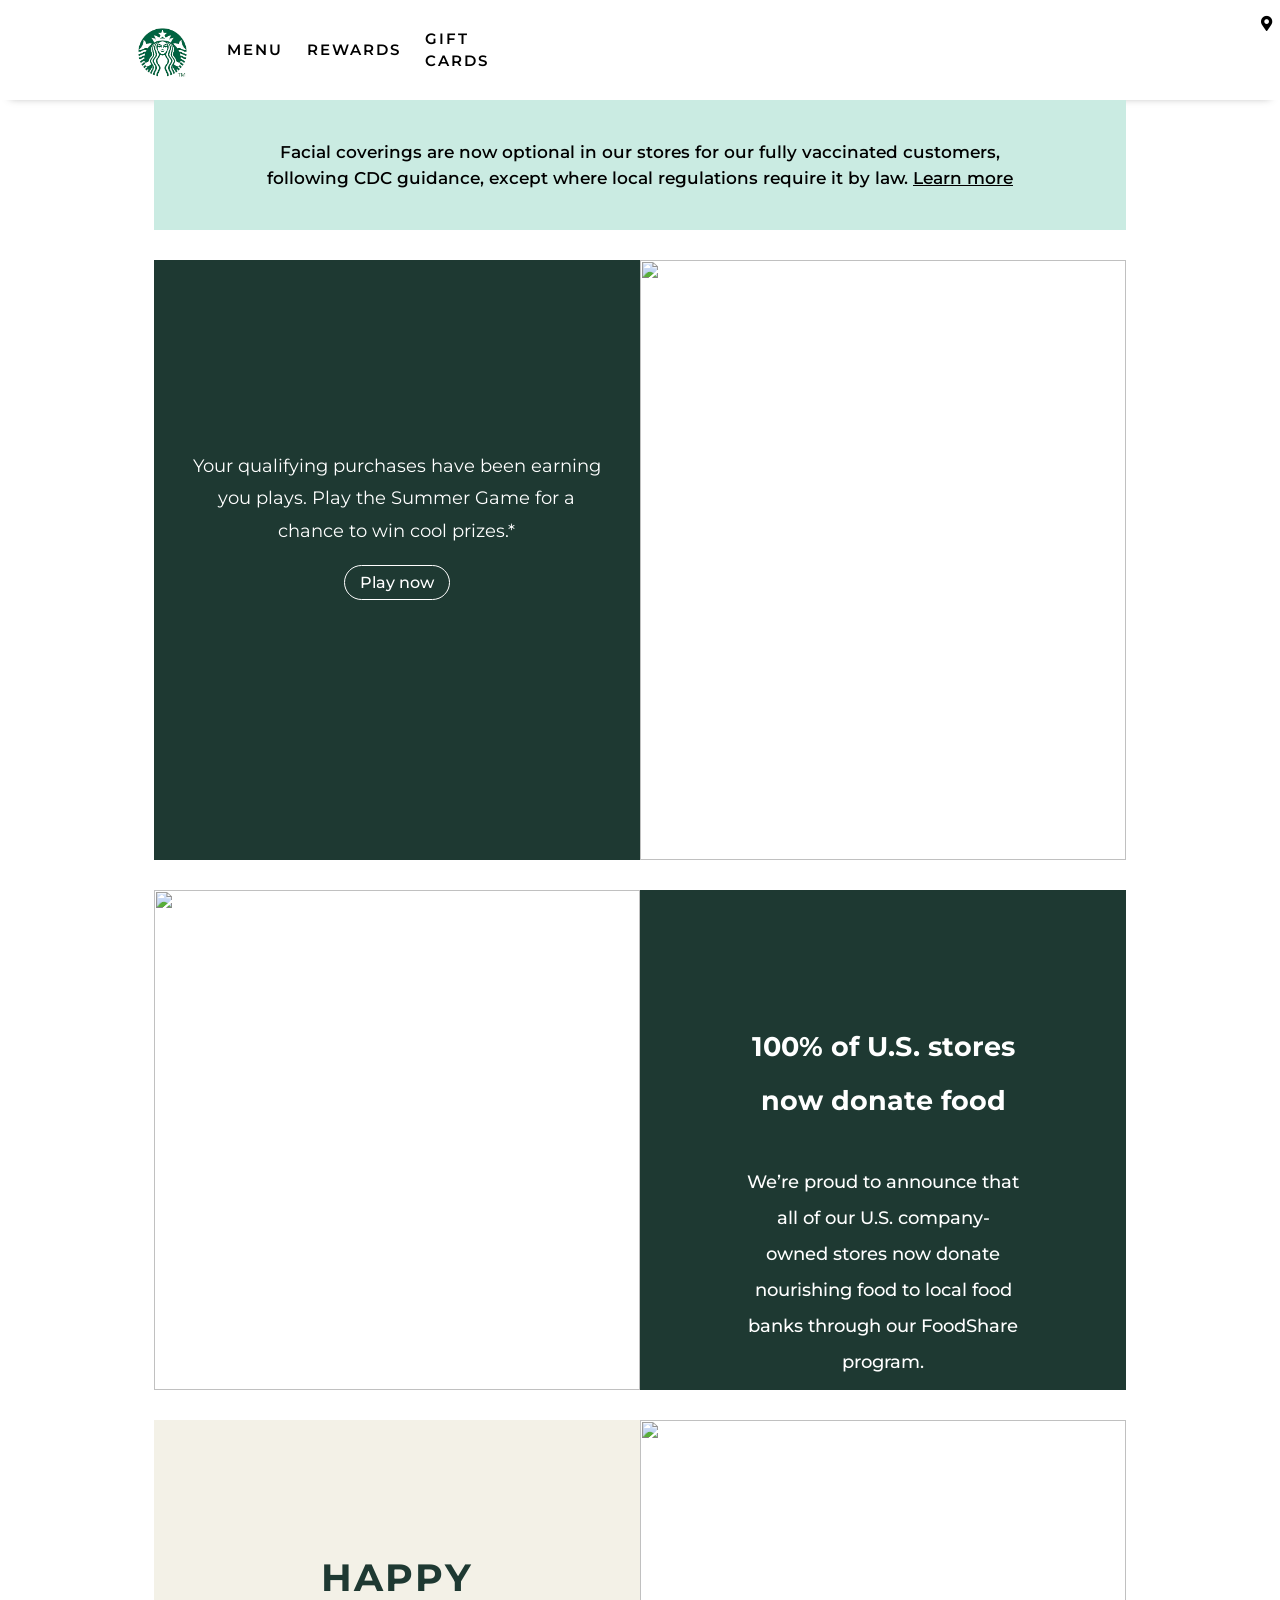
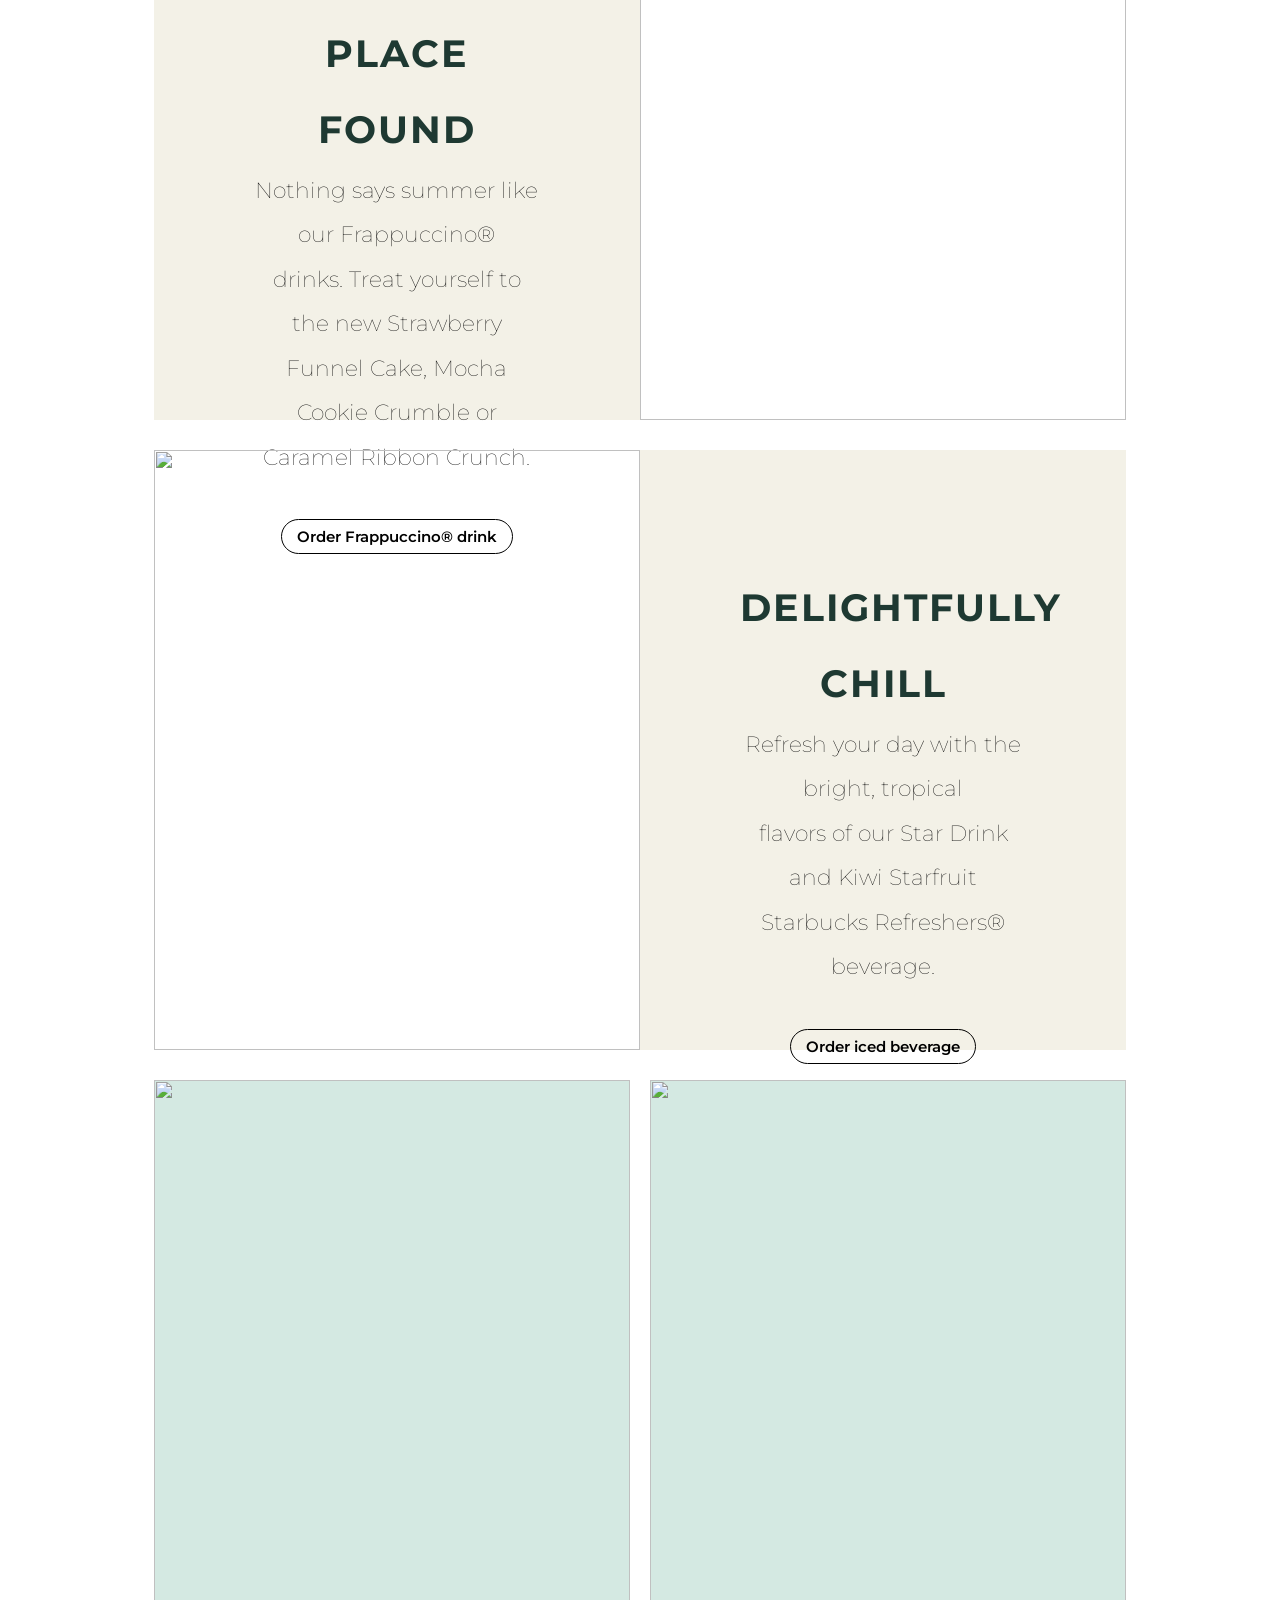
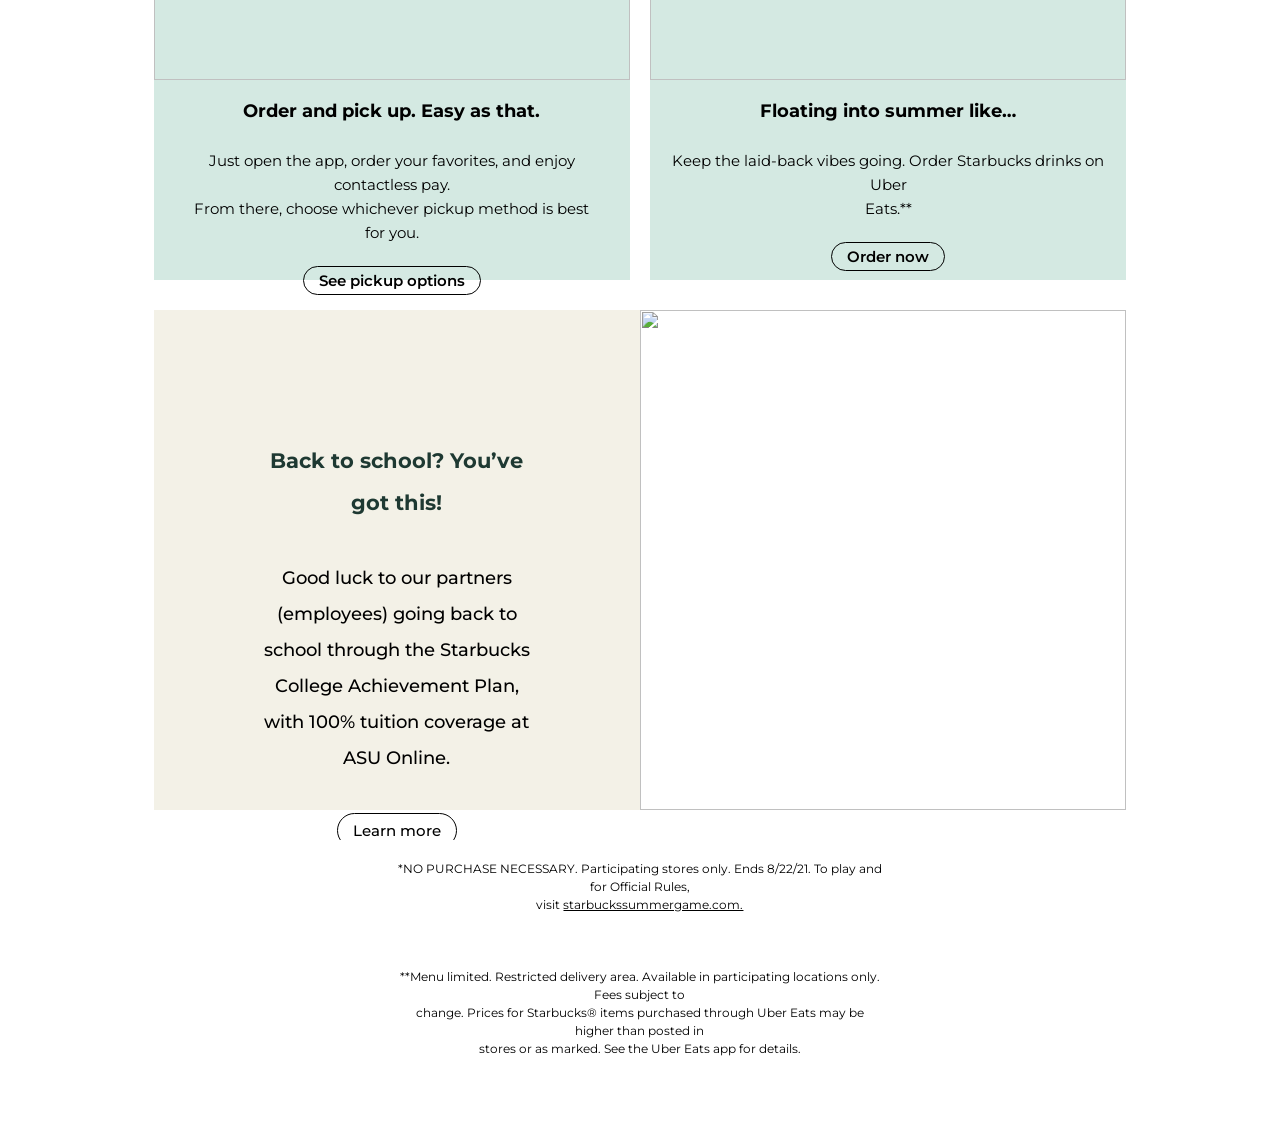
==== client/index.html @ 1e31b26d "update" ====
<!DOCTYPE html>
<html lang="en">

<head>
    <meta charset="UTF-8">
    <meta http-equiv="X-UA-Compatible" content="IE=edge">
    <meta name="viewport" content="width=device-width, initial-scale=1.0">
    <!-- link -->
    <link rel="preconnect" href="https://fonts.googleapis.com">
    <link rel="preconnect" href="https://fonts.gstatic.com" crossorigin>
    <link rel="preconnect" href="https://fonts.googleapis.com">
    <link rel="preconnect" href="https://fonts.gstatic.com" crossorigin>
    <link href="https://fonts.googleapis.com/css2?family=Lato&display=swap" rel="stylesheet">
    <link href="https://fonts.googleapis.com/css2?family=Montserrat:wght@500&display=swap" rel="stylesheet">
    <link rel="stylesheet" href="https://cdnjs.cloudflare.com/ajax/libs/font-awesome/5.15.1/css/all.min.css" />
    <link rel="stylesheet" href="css/style.css">

    <title>Starbucks.com</title>

</head>

<body>
    <!-- header -->
    <header class="header">
        <div class="menu_left">
            <div class="menu_logo">
                <a href="/" class="logo">
                    <img src="images/main/logo.png" width="65px">
                </a>
            </div>
            <div class="menu_links">
                <li class="menu_list"><a href="#menu">Menu</a></li>
                <li class="menu_list"><a href="#rewards">Rewards</a></li>
                <li class="menu_list"><a href="#gift_cards">Gift Cards</a></li>
            </div>
        </div>

        <div class="menu_right">
            <li class="store"><i class="fas fa-map-marker-alt"></i><a href="#store">Find a store</a></li>
            <li class="sign"><a href="#sign_in">Sign in</a></li>
            <li class="join"><a href="#join">Join now</a></li>
        </div>
        <div style="width: 12% "></div>
    </header>
    <div class="row">
        <div class="column" style="width: 12%; height: 300px; "></div>
        <div class="column" style="background-color: rgb(255, 255, 255); width: 76%; height: auto;">
            <div class="noti">
                <p>Facial coverings are now optional in our stores for our fully vaccinated customers,
                    <br> following CDC guidance, except where local regulations require it by law. <a href="#" learn_more>Learn more</a></p>

            </div>
            <!-- POST 1 -->
            <div class="row" style="height: 600px;">
                <div class="column" id="pic1_content">
                    <p>Your qualifying purchases have been earning <br> you plays. Play the Summer Game for a <br> chance to win cool prizes.*</p>
                    <br><a href="#play">Play now</a>
                </div>
                <div class="column" id="pic1" style="width: 50%;height: 100%;">
                    <img src="main/game.jpg">
                </div>
            </div>
            <!-- POST 2 -->
            <div class="row" style="height: 500px;">
                <div class="column" id="pic2" style="width: 50%; height: 100%; ">
                    <img src="main/pic2.jpg">
                </div>
                <div class="column" id="pic2_content" style="width: 50%;height: 100%;">
                    <h2><b>100% of U.S. stores now donate food</b></h2><br>
                    <p>We’re proud to announce that all of our U.S. company- <br> owned stores now donate nourishing food to local food
                        <br>banks through our FoodShare program.</p>
                    <br><a href="#learn_more">Learn more</a>
                </div>
            </div>
            <!-- POST 3 -->
            <div class="row" style="height: 600px;">
                <div class="column" id="pic3_content" style="width: 50%;height: 100%; ">
                    <h1 style="letter-spacing: 2px; color: #1e3932;">HAPPY PLACE FOUND</h1>
                    <h3 style="font-weight: lighter;">Nothing says summer like our Frappuccino® <br> drinks. Treat yourself to the new Strawberry <br> Funnel Cake, Mocha Cookie Crumble or <br> Caramel Ribbon Crunch.</h3>
                    <br><a href="#order_frap">Order Frappuccino® drink</a>
                </div>
                <div class="column" id="pic3" style="width: 50%;height: 100%; ">
                    <img src="main/pic3.jpg">
                </div>
            </div>
            <!-- POST 4 -->
            <div class="row" style="height: 600px;">
                <div class="column" id="pic4" style="width: 50%;height: 100%; ">
                    <img src="main/pic4.jpg">
                </div>
                <div class="column" id="pic4_content" style="width: 50%;height: 100%; ">
                    <h1 style="letter-spacing: 2px; color: #1e3932;">DELIGHTFULLY <br> CHILL</h1>
                    <h3 style="font-weight: lighter;">Refresh your day with the bright, tropical <br> flavors of our Star Drink and Kiwi Starfruit <br> Starbucks Refreshers® beverage. </h3>
                    <br><a href="#order_iced">Order iced beverage</a>
                </div>
            </div>
            <!-- POST 5 -->
            <div class="row" style="height: 800px;">
                <div class="column" id="pic5" style="width: 49%;height: 100%; background-color: #d4e9e2;">
                    <img src="main/pic5.jpg">
                    <div class="content5">
                        <h3>Order and pick up. Easy as that.</h3>
                        <br>
                        <p>Just open the app, order your favorites, and enjoy contactless pay. <br> From there, choose whichever pickup method is best for you.</p>
                        <br><a href="#" id="link5">See pickup options</a></div>
                </div>
                <div class="column" id="pic6" style="width: 49%;height: 100%; float:right; background-color: #d4e9e2; ">
                    <img src="main/pic6.jpg">
                    <div class="content6">
                        <h3>Floating into summer like…</h3>
                        <br>
                        <p>Keep the laid-back vibes going. Order Starbucks drinks on Uber <br> Eats.**</p>
                        <br><a href="#" id="link6">Order now</a></div>
                </div>
            </div>
            <!-- POST 6 -->
            <div class="row" style="height: 500px;">
                <div class="column" id="pic7_content" style="width: 50%; height: 100%; ">
                    <h3 style="color: #1e3932;">Back to school? You’ve got this!</h3>
                    <br>
                    <p>Good luck to our partners (employees) going back to <br> school through the Starbucks College Achievement Plan, <br> with 100% tuition coverage at ASU Online.</p>
                    <br><a href="#">Learn more</a>
                </div>
                <div class="column" id="pic7" style="width: 50%;height: 100%;">
                    <img src="main/pic7.jpg">
                </div>
            </div>
            <!-- underpost -->
            <div class="column" style="width: 25%; height: 300px;background-color: rgb(255, 255, 255); "></div>
            <div class="column" style="width: 50%; height: 300px;background-color: rgb(255, 255, 255); ">
                <div class="under_content">
                    <p>*NO PURCHASE NECESSARY. Participating stores only. Ends 8/22/21. To play and for Official Rules, <br> visit <a href="https://www.starbuckssummergame.com/" target="_blank"><span>starbuckssummergame.com.</span></a></p>
                    <br> <br> <br>
                    <p>**Menu limited. Restricted delivery area. Available in participating locations only. Fees subject to <br> change. Prices for Starbucks® items purchased through Uber Eats may be higher than posted in <br> stores or as marked. See the
                        Uber Eats app for details.</p>
                </div>
            </div>
            <div class="column" style="width: 25%;height: 300px;background-color: rgb(255, 255, 255);"></div>
        </div>
        <div class="column" style="background-color: rgb(255, 255, 255); width: 12%; ">
        </div>
    </div>
    <!-- end of body -->

    <!-- footer -->


</body>


</html>
---- client/css/style.css ----
html {
        font-size: 100%;
        box-sizing: border-box;
    }
    
    * {
        box-sizing: inherit;
        margin: 0;
        padding: 0;
    }
    
    *::after,
    *::before {
        box-sizing: border-box;
        margin: 0 30px;
    }
    
    body {
        font-family: 'Montserrat', sans-serif;
        line-height: 1.5;
        min-width: 350px;
        height: auto;
        position: relative;
        justify-content: center;
        align-items: center;
    }
    
    .column {
        float: left;
    }
    
    .row {
        margin-bottom: 30px;
    }
    
    li {
        text-decoration: none;
    }
    
    .header {
        display: flex;
        height: 100px;
        box-shadow: 0 8px 8px -10px #aaaaaa;
        border-bottom: darkgray;
        justify-content: space-between;
    }
    
    .menu_left {
        display: flex;
        justify-content: space-between;
    }
    
    .menu_logo {
        justify-content: center;
        align-items: center;
        padding-left: 130px;
        margin-top: 20px;
        margin-right: 20px;
    }
    
    .menu_links {
        display: flex;
        align-items: center;
        justify-content: center;
        padding-right: 700px;
    }
    
    .menu_list {
        list-style-type: none;
        margin: 0 12px;
        text-transform: uppercase;
        font-size: 15px;
        font-weight: 600;
        letter-spacing: 2px;
    }
    
    li {
        list-style-type: none;
    }
    
    a {
        text-decoration: none;
        color: black;
    }
    
    .menu_right {
        display: flex;
        justify-content: center;
        align-items: center;
        text-decoration: none;
        font-weight: bold;
        font-size: 10px;
        font-family: 'Lato', sans-serif;
    }
    
    .store {
        font-size: 15px;
        margin: 0 30px;
        display: flex;
    }
    
    .sign {
        margin: 0 15px;
        font-size: 15px;
        border: 1px solid black;
        padding: 4px 15px;
        border-radius: 20px;
        align-content: center;
    }
    
    .join {
        font-size: 15px;
        border: 1px solid black;
        padding: 4px 15px;
        border-radius: 20px;
        align-content: center;
        background: black;
    }
    
    .join a {
        color: white;
    }
    
    .noti {
        height: 130px;
        background-color: rgb(202, 235, 226);
        margin-bottom: 30px;
        text-align: center;
        padding: 40px;
    }
    
    .noti p {
        justify-content: center;
        align-items: center;
        font-weight: 550;
        font-size: 17px;
    }
    
    .noti a {
        text-decoration: underline black;
    }
    
    #pic1 img {
        width: 100%;
        height: 600px;
        object-fit: cover;
    }
    
    #pic1_content {
        width: 50%;
        height: 100%;
        background: #1e3932;
        padding: 190px 0px;
        text-align: center;
        color: white;
    }
    
    #pic1_content p {
        font-size: 18px;
        line-height: 1.8;
    }
    
    #pic1_content a {
        color: white;
        border: 1px solid white;
        padding: 7px 15px;
        border-radius: 30px;
        font-weight: 500;
        transition: background 0.2s ease-in-out;
    }
    
    #pic1_content a:hover {
        background: rgb(38, 71, 63);
    }
    
    #pic2 img {
        width: 100%;
        height: 500px;
        object-fit: cover;
    }
    
    #pic2_content {
        background: #1e3932;
        padding: 130px 100px;
        text-align: center;
        color: white;
        line-height: 2;
        font-weight: 500;
        font-size: 18px;
    }
    
    #pic2_content a {
        color: white;
        border: 1px solid white;
        border-radius: 30px;
        padding: 7px 15px;
        font-size: 15px;
        font-weight: 500;
        transition: background 0.2s ease-in-out;
    }
    
    #pic2_content a:hover {
        background: rgb(38, 71, 63);
    }
    
    #pic3 img {
        width: 100%;
        height: 600px;
        object-fit: cover;
    }
    
    #pic3_content {
        background: #f3f1e7;
        padding: 120px 100px;
        text-align: center;
        color: white;
        line-height: 2;
        font-weight: 500;
        font-size: 19px;
        color: black;
    }
    
    #pic3_content a {
        color: white;
        border: 1px solid black;
        border-radius: 30px;
        padding: 7px 15px;
        font-size: 15px;
        font-weight: 600;
        color: black;
        transition: background 0.2s ease-in-out;
    }
    
    #pic3_content a:hover {
        background: #e3e1d5;
    }
    
    #pic4 img {
        width: 100%;
        height: 600px;
        object-fit: cover;
    }
    
    #pic4_content {
        background: #f3f1e7;
        padding: 120px 100px;
        text-align: center;
        color: white;
        line-height: 2;
        font-weight: 500;
        font-size: 19px;
        color: black;
    }
    
    #pic4_content a {
        color: white;
        border: 1px solid black;
        border-radius: 30px;
        padding: 7px 15px;
        font-size: 15px;
        font-weight: 600;
        color: black;
        transition: background 0.2s ease-in-out;
    }
    
    #pic4_content a:hover {
        background: #e3e1d5;
    }
    
    #pic5 img {
        width: 100%;
        height: 600px;
        object-fit: cover;
    }
    
    .content5 {
        padding: 10px 40px;
        text-align: center;
        line-height: 1.6;
        font-size: 15px;
        width: 100%;
    }
    
    #link5 {
        border: 1px solid black;
        padding: 4px 15px;
        border-radius: 30px;
        font-weight: 600;
        transition: background 0.2s ease-in-out;
    }
    
    #link5:hover {
        background: #c8dbd5;
    }
    
    #pic6 img {
        width: 100%;
        height: 600px;
        object-fit: cover;
    }
    
    .content6 {
        padding: 10px;
        text-align: center;
        line-height: 1.6;
        font-size: 15px;
        width: 100%;
    }
    
    #link6 {
        border: 1px solid black;
        padding: 4px 15px;
        border-radius: 30px;
        font-weight: 600;
        transition: background 0.2s ease-in-out;
    }
    
    #link6:hover {
        background: #c8dbd5;
    }
    
    #pic7 img {
        width: 100%;
        height: 500px;
        object-fit: cover;
    }
    
    #pic7_content {
        background: #f3f1e7;
        padding: 130px 100px;
        text-align: center;
        color: black;
        line-height: 2;
        font-weight: 500;
        font-size: 18px;
    }
    
    #pic7_content a {
        color: black;
        border: 1px solid black;
        border-radius: 30px;
        padding: 7px 15px;
        font-size: 15px;
        font-weight: 500;
        transition: background 0.2s ease-in-out;
    }
    
    #pic7_content a:hover {
        background: #e3e1d5;
    }
    
    .under_content {
        margin-top: 20px;
        text-align: center;
        vertical-align: middle;
        font-size: 12px;
    }
    
    .under_content span {
        text-decoration: underline;
    }
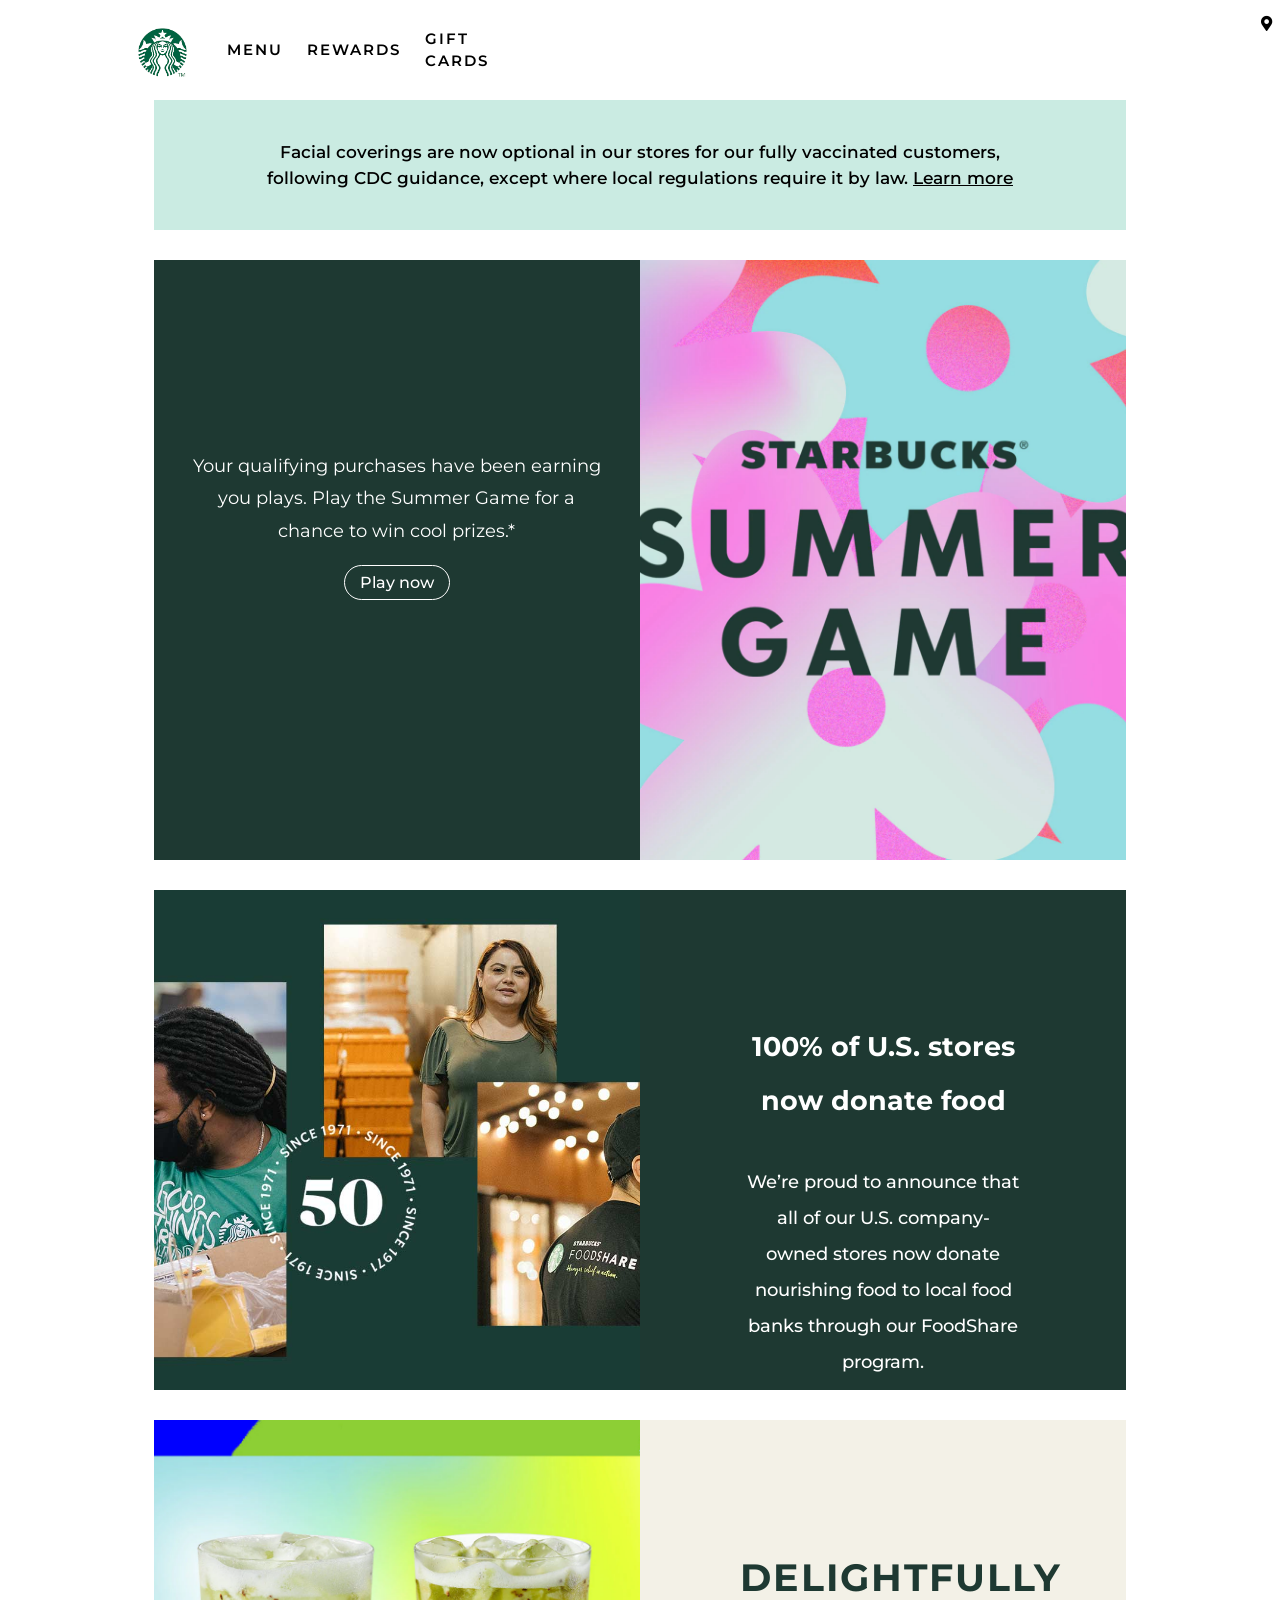
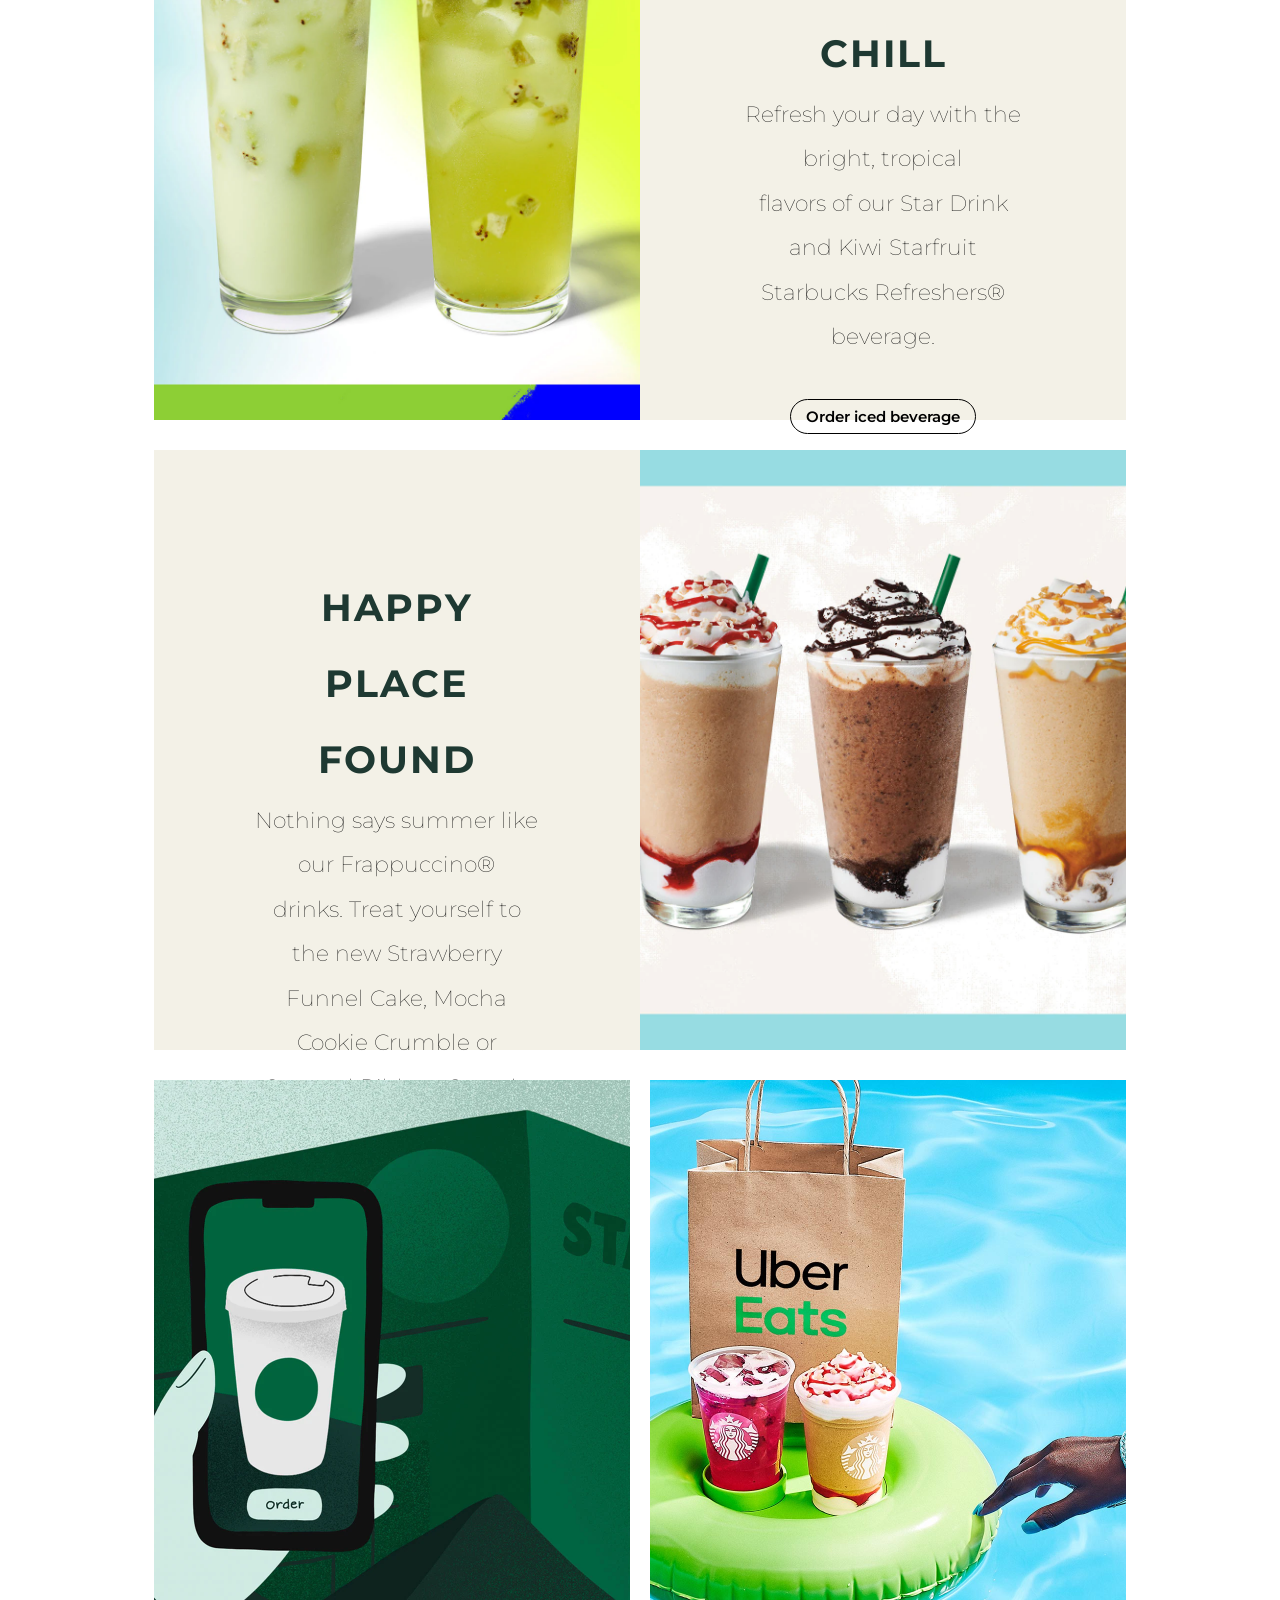
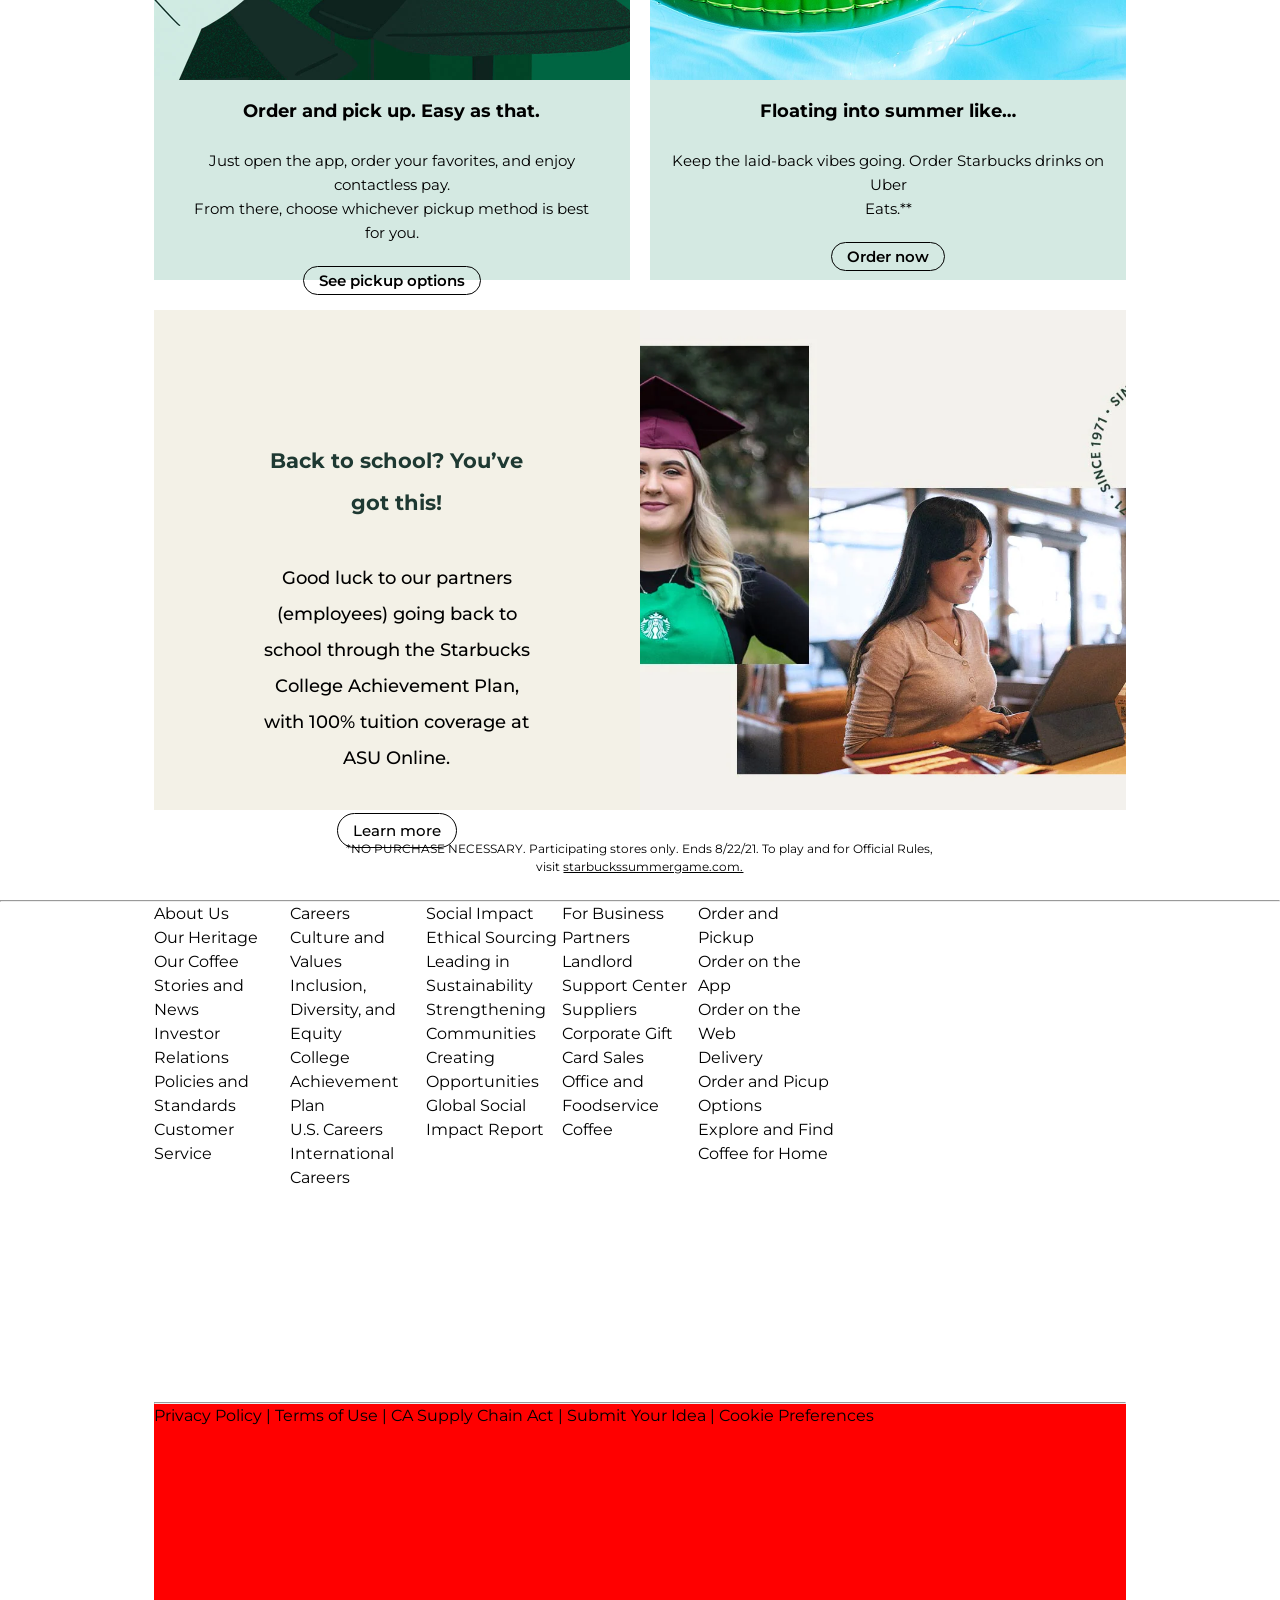
==== commit d3f2ee99: "update" ====
--- a/client/index.html
+++ b/client/index.html
@@ -43,102 +43,195 @@
         <div style="width: 12% "></div>
     </header>
     <div class="row">
-        <div class="column" style="width: 12%; height: 300px; "></div>
+        <!-- start column right -->
+        <div class="column" style="background-color: white; width: 12%; height: 4000px; "></div>
+        <!-- end column right -->
+
+        <!-- start column center -->
         <div class="column" style="background-color: rgb(255, 255, 255); width: 76%; height: auto;">
             <div class="noti">
                 <p>Facial coverings are now optional in our stores for our fully vaccinated customers,
-                    <br> following CDC guidance, except where local regulations require it by law. <a href="#" learn_more>Learn more</a></p>
-
-            </div>
+                    <br> following CDC guidance, except where local regulations require it by law. <a href="#"
+                        learn_more>Learn more</a></p>
+            </div>
+
             <!-- POST 1 -->
             <div class="row" style="height: 600px;">
                 <div class="column" id="pic1_content">
-                    <p>Your qualifying purchases have been earning <br> you plays. Play the Summer Game for a <br> chance to win cool prizes.*</p>
+                    <p>Your qualifying purchases have been earning <br> you plays. Play the Summer Game for a <br>
+                        chance to win cool prizes.*</p>
                     <br><a href="#play">Play now</a>
                 </div>
                 <div class="column" id="pic1" style="width: 50%;height: 100%;">
-                    <img src="main/game.jpg">
-                </div>
-            </div>
+                    <img src="images/main/game.jpg">
+                </div>
+            </div>
+
             <!-- POST 2 -->
             <div class="row" style="height: 500px;">
                 <div class="column" id="pic2" style="width: 50%; height: 100%; ">
-                    <img src="main/pic2.jpg">
+                    <img src="images/main/pic2.jpg">
                 </div>
                 <div class="column" id="pic2_content" style="width: 50%;height: 100%;">
                     <h2><b>100% of U.S. stores now donate food</b></h2><br>
-                    <p>We’re proud to announce that all of our U.S. company- <br> owned stores now donate nourishing food to local food
+                    <p>We’re proud to announce that all of our U.S. company- <br> owned stores now donate nourishing
+                        food to local food
                         <br>banks through our FoodShare program.</p>
                     <br><a href="#learn_more">Learn more</a>
                 </div>
             </div>
+
             <!-- POST 3 -->
+            <div class="row" style="height: 600px;">
+                <div class="column" id="pic4" style="width: 50%;height: 100%; ">
+                    <img src="images/main/pic4.jpg">
+                </div>
+                <div class="column" id="pic4_content" style="width: 50%;height: 100%; ">
+                    <h1 style="letter-spacing: 2px; color: #1e3932;">DELIGHTFULLY <br> CHILL</h1>
+                    <h3 style="font-weight: lighter;">Refresh your day with the bright, tropical <br> flavors of our
+                        Star Drink and Kiwi Starfruit <br> Starbucks Refreshers® beverage. </h3>
+                    <br><a href="#order_iced">Order iced beverage</a>
+                </div>
+            </div>
+
+            <!-- POST 4 -->
             <div class="row" style="height: 600px;">
                 <div class="column" id="pic3_content" style="width: 50%;height: 100%; ">
                     <h1 style="letter-spacing: 2px; color: #1e3932;">HAPPY PLACE FOUND</h1>
-                    <h3 style="font-weight: lighter;">Nothing says summer like our Frappuccino® <br> drinks. Treat yourself to the new Strawberry <br> Funnel Cake, Mocha Cookie Crumble or <br> Caramel Ribbon Crunch.</h3>
+                    <h3 style="font-weight: lighter;">Nothing says summer like our Frappuccino® <br> drinks. Treat
+                        yourself to the new Strawberry <br> Funnel Cake, Mocha Cookie Crumble or <br> Caramel Ribbon
+                        Crunch.</h3>
                     <br><a href="#order_frap">Order Frappuccino® drink</a>
                 </div>
                 <div class="column" id="pic3" style="width: 50%;height: 100%; ">
-                    <img src="main/pic3.jpg">
-                </div>
-            </div>
-            <!-- POST 4 -->
-            <div class="row" style="height: 600px;">
-                <div class="column" id="pic4" style="width: 50%;height: 100%; ">
-                    <img src="main/pic4.jpg">
-                </div>
-                <div class="column" id="pic4_content" style="width: 50%;height: 100%; ">
-                    <h1 style="letter-spacing: 2px; color: #1e3932;">DELIGHTFULLY <br> CHILL</h1>
-                    <h3 style="font-weight: lighter;">Refresh your day with the bright, tropical <br> flavors of our Star Drink and Kiwi Starfruit <br> Starbucks Refreshers® beverage. </h3>
-                    <br><a href="#order_iced">Order iced beverage</a>
-                </div>
-            </div>
+                    <img src="images/main/pic3.jpg">
+                </div>
+            </div>
+
             <!-- POST 5 -->
             <div class="row" style="height: 800px;">
                 <div class="column" id="pic5" style="width: 49%;height: 100%; background-color: #d4e9e2;">
-                    <img src="main/pic5.jpg">
+                    <img src="images/main/pic5.jpg">
                     <div class="content5">
                         <h3>Order and pick up. Easy as that.</h3>
                         <br>
-                        <p>Just open the app, order your favorites, and enjoy contactless pay. <br> From there, choose whichever pickup method is best for you.</p>
-                        <br><a href="#" id="link5">See pickup options</a></div>
+                        <p>Just open the app, order your favorites, and enjoy contactless pay. <br> From there, choose
+                            whichever pickup method is best for you.</p>
+                        <br><a href="#" id="link5">See pickup options</a>
+                    </div>
                 </div>
                 <div class="column" id="pic6" style="width: 49%;height: 100%; float:right; background-color: #d4e9e2; ">
-                    <img src="main/pic6.jpg">
+                    <img src="images/main/pic6.jpg">
                     <div class="content6">
                         <h3>Floating into summer like…</h3>
                         <br>
                         <p>Keep the laid-back vibes going. Order Starbucks drinks on Uber <br> Eats.**</p>
-                        <br><a href="#" id="link6">Order now</a></div>
-                </div>
-            </div>
+                        <br><a href="#" id="link6">Order now</a>
+                    </div>
+                </div>
+            </div>
+
             <!-- POST 6 -->
             <div class="row" style="height: 500px;">
                 <div class="column" id="pic7_content" style="width: 50%; height: 100%; ">
                     <h3 style="color: #1e3932;">Back to school? You’ve got this!</h3>
                     <br>
-                    <p>Good luck to our partners (employees) going back to <br> school through the Starbucks College Achievement Plan, <br> with 100% tuition coverage at ASU Online.</p>
+                    <p>Good luck to our partners (employees) going back to <br> school through the Starbucks College
+                        Achievement Plan, <br> with 100% tuition coverage at ASU Online.</p>
                     <br><a href="#">Learn more</a>
                 </div>
                 <div class="column" id="pic7" style="width: 50%;height: 100%;">
-                    <img src="main/pic7.jpg">
-                </div>
-            </div>
+                    <img src="images/main/pic7.jpg">
+                </div>
+            </div>
+
             <!-- underpost -->
-            <div class="column" style="width: 25%; height: 300px;background-color: rgb(255, 255, 255); "></div>
-            <div class="column" style="width: 50%; height: 300px;background-color: rgb(255, 255, 255); ">
-                <div class="under_content">
-                    <p>*NO PURCHASE NECESSARY. Participating stores only. Ends 8/22/21. To play and for Official Rules, <br> visit <a href="https://www.starbuckssummergame.com/" target="_blank"><span>starbuckssummergame.com.</span></a></p>
-                    <br> <br> <br>
-                    <p>**Menu limited. Restricted delivery area. Available in participating locations only. Fees subject to <br> change. Prices for Starbucks® items purchased through Uber Eats may be higher than posted in <br> stores or as marked. See the
-                        Uber Eats app for details.</p>
-                </div>
-            </div>
-            <div class="column" style="width: 25%;height: 300px;background-color: rgb(255, 255, 255);"></div>
+            <div class="under_content">
+                <p>*NO PURCHASE NECESSARY. Participating stores only. Ends 8/22/21. To play and for Official Rules,
+                    <br> visit <a href="https://www.starbuckssummergame.com/"
+                        target="_blank"><span>starbuckssummergame.com.</span></a></p>
+            </div>
+
         </div>
-        <div class="column" style="background-color: rgb(255, 255, 255); width: 12%; ">
-        </div>
+        <!-- end column center -->
+
+        <!-- start column right -->
+        <div class="column" style="background-color: white; width: 12%; height: 4000px; "></div>
+        <!-- end column right -->
+        <footer>
+            <hr>
+            <div class="row">
+                <!-- start bottom left -->
+                <div class="column" style="background-color: white; width: 12%; height: 500px;"></div>
+                <!-- end bottom left -->
+
+                <!-- start bottom middle -->
+                <div class="column" style="width: 76%; height: 500px;">
+                    <div class="column" style="background-color: white; width: 14%; height: 500px;">
+                        About Us <br>
+                        Our Heritage <br>
+                        Our Coffee <br>
+                        Stories and News <br>
+                        Investor Relations <br>
+                        Policies and Standards <br>
+                        Customer Service <br>
+                    </div>
+                    <div class="column" style="background-color: white; width: 14%; height: 500px;">
+                        Careers <br>
+                        Culture and Values <br>
+                        Inclusion, Diversity, and Equity <br>
+                        College Achievement Plan <br>
+                        U.S. Careers <br>
+                        International Careers <br>
+                    </div>
+                    <div class="column" style="background-color: white; width: 14%; height: 500px;">
+                        Social Impact <br>
+                        Ethical Sourcing <br>
+                        Leading in Sustainability <br>
+                        Strengthening Communities <br>
+                        Creating Opportunities <br>
+                        Global Social Impact Report <br>
+                    </div>
+                    <div class="column" style="background-color: white; width: 14%; height: 500px;">
+                        For Business Partners <br>
+                        Landlord Support Center <br>
+                        Suppliers <br>
+                        Corporate Gift Card Sales <br>
+                        Office and Foodservice Coffee <br>
+                    </div>
+                    <div class="column" style="background-color: white; width: 14%; height: 500px;">
+                        Order and Pickup <br>
+                        Order on the App <br>
+                        Order on the Web <br>
+                        Delivery <br>
+                        Order and Picup Options <br>
+                        Explore and Find Coffee for Home <br>
+                    </div>
+                    <div class="column" style="background-color: white; width: 30%; height: 500px;"></div>
+                    <hr>
+                    <!-- start tag -->
+                    <div class="end" style="background-color: red; height: 200px;">
+                        Privacy Policy
+                        |
+                        Terms of Use
+                        |
+                        CA Supply Chain Act
+                        |
+                        Submit Your Idea
+                        |
+                        Cookie Preferences
+                    </div>
+                    <!-- end tag -->
+                </div>
+                <!-- end bottom middle -->
+
+                <!-- start bottom right -->
+                <div class="column" style="background-color: white; width: 12%; height: 500px;"></div>
+                <!-- end bottom right -->
+            </div>
+           
+
+        </footer>
     </div>
     <!-- end of body -->
 
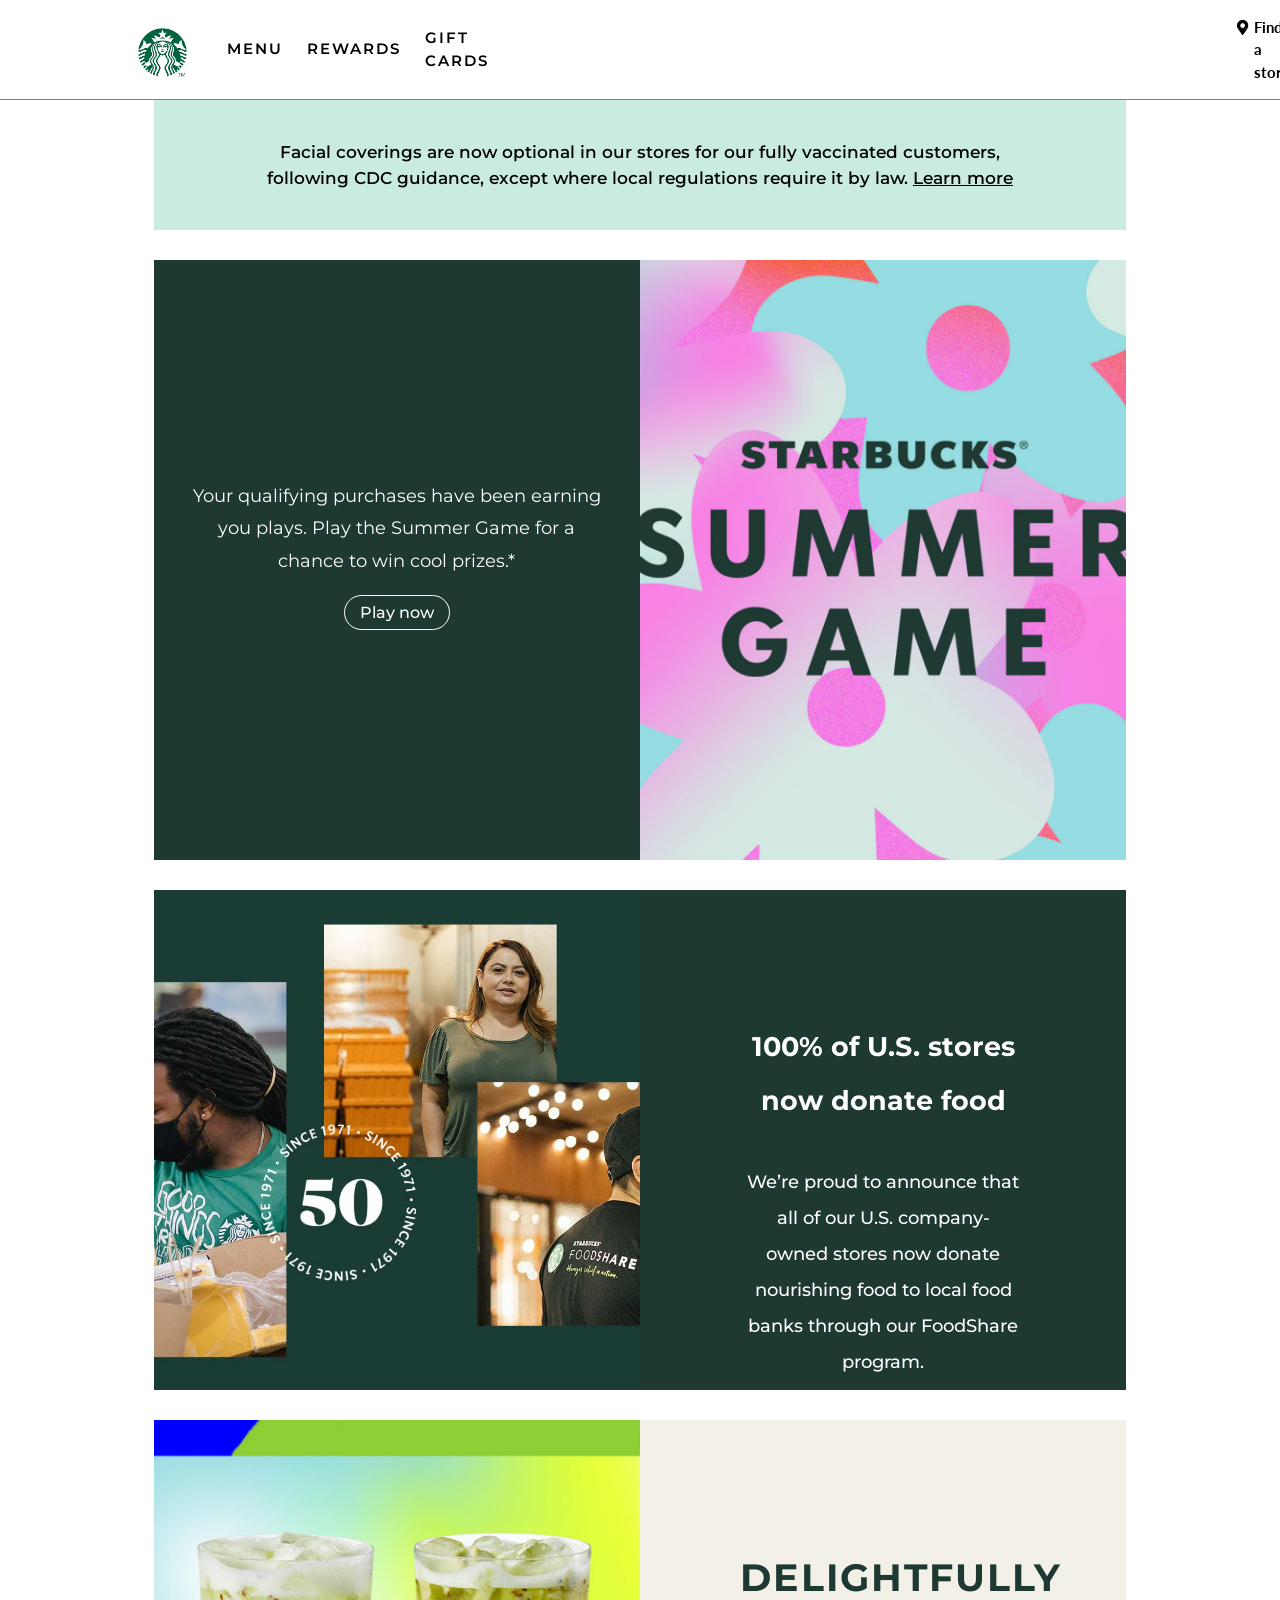
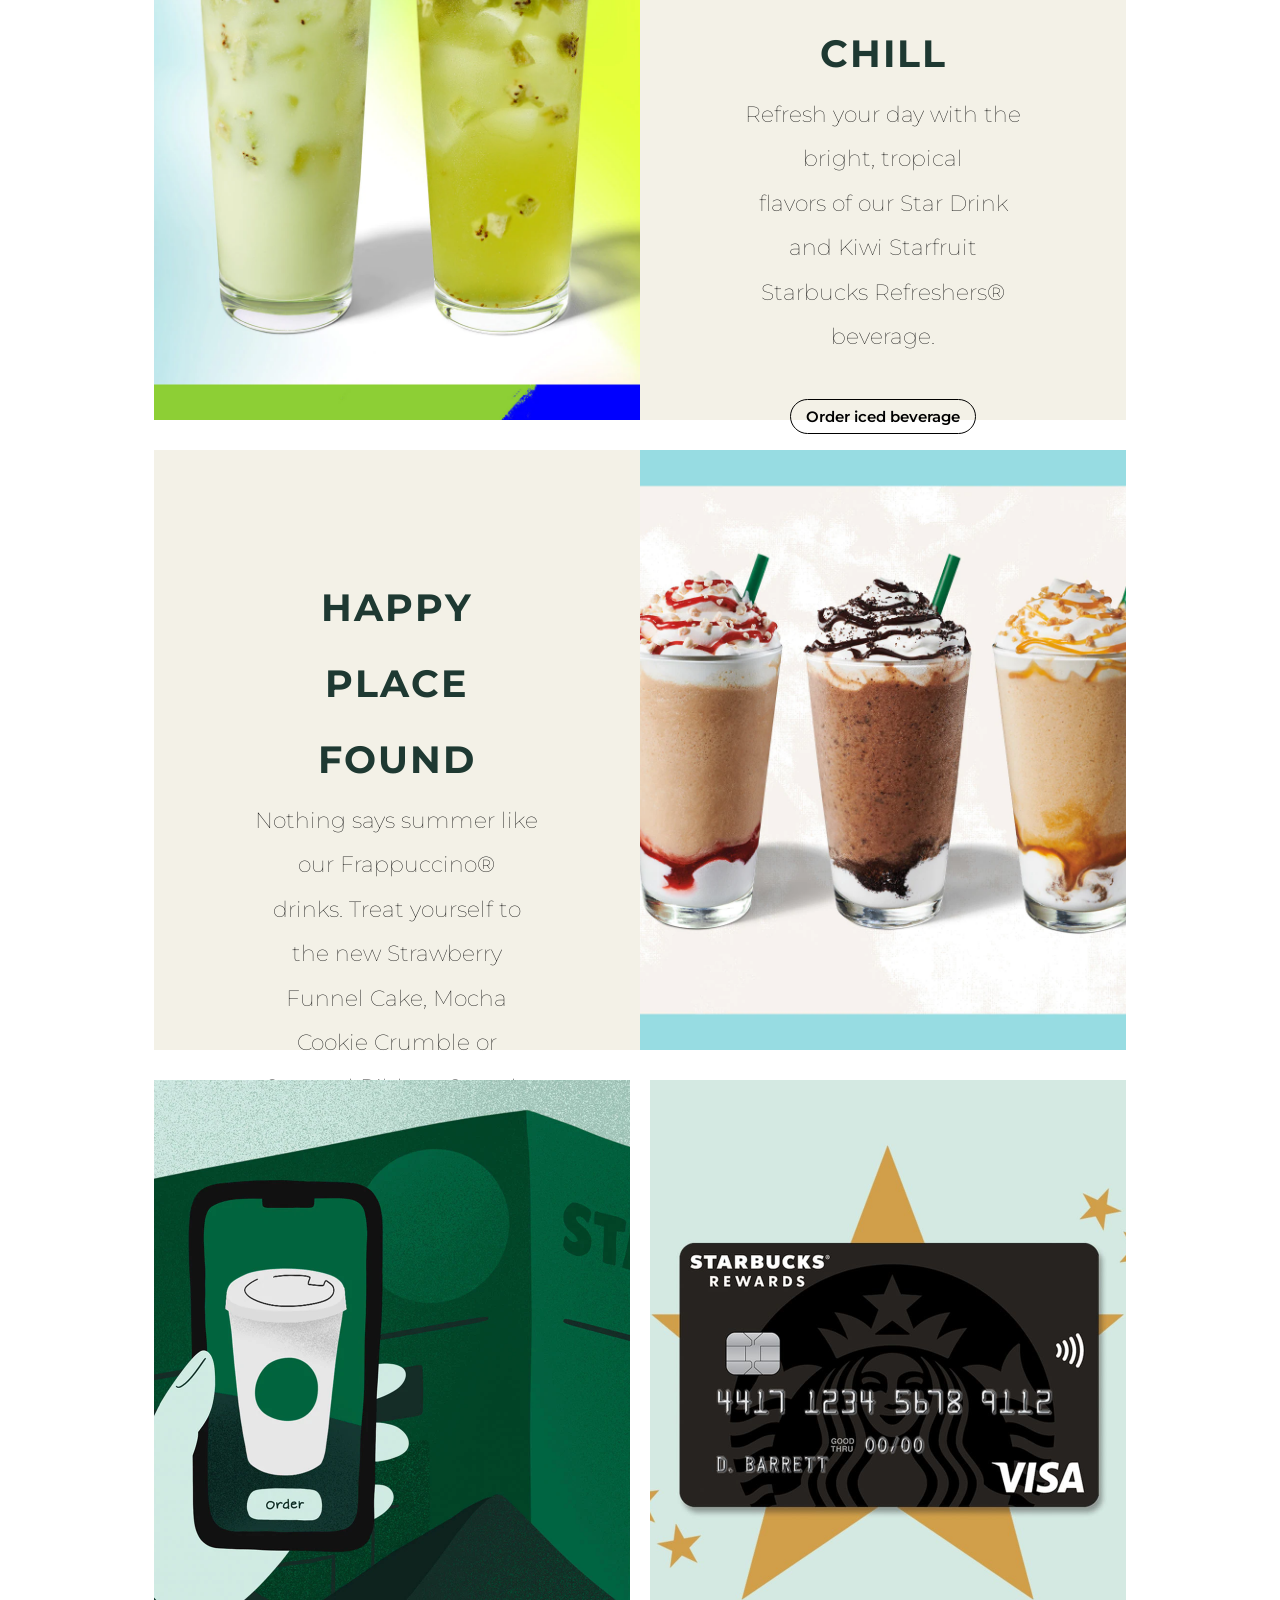
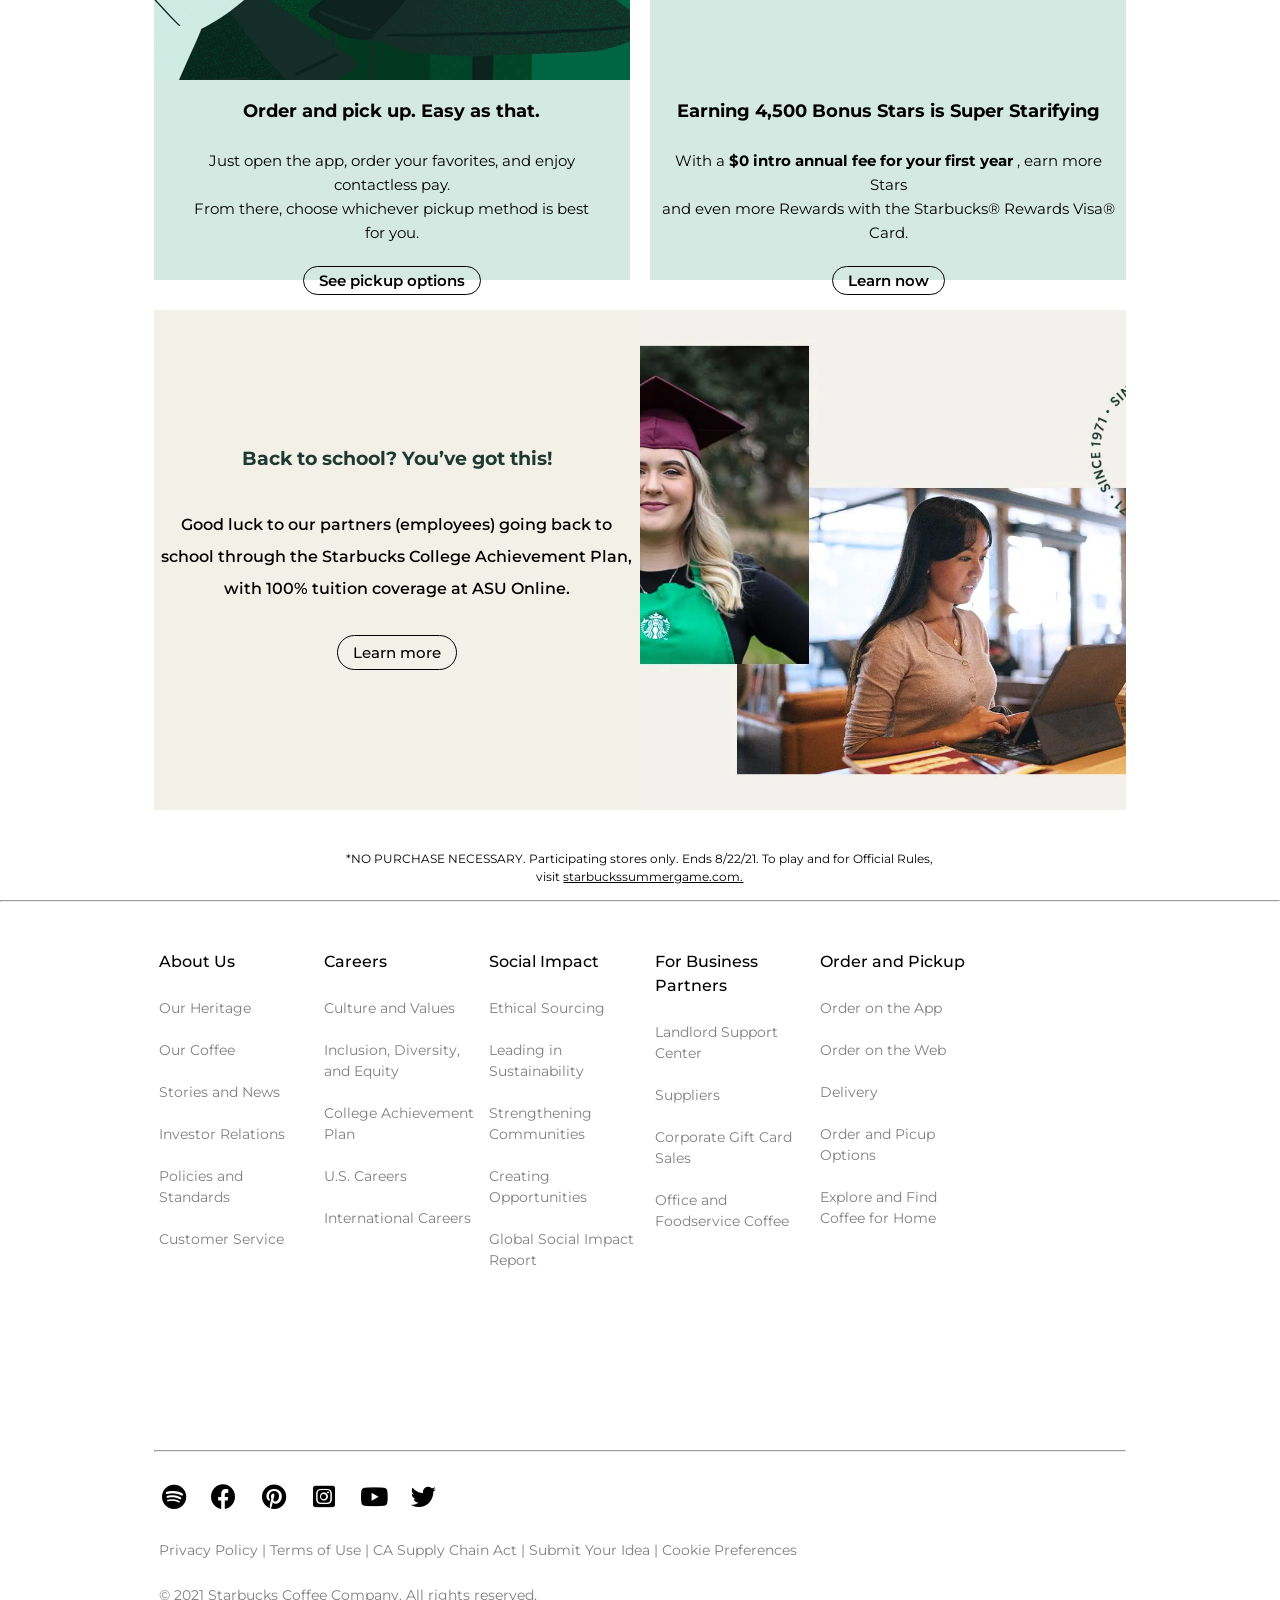
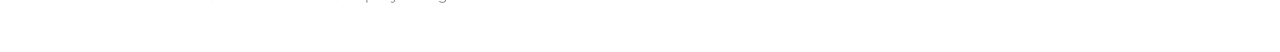
==== commit 57d10214: "update" ====
--- a/client/index.html
+++ b/client/index.html
@@ -51,15 +51,13 @@
         <div class="column" style="background-color: rgb(255, 255, 255); width: 76%; height: auto;">
             <div class="noti">
                 <p>Facial coverings are now optional in our stores for our fully vaccinated customers,
-                    <br> following CDC guidance, except where local regulations require it by law. <a href="#"
-                        learn_more>Learn more</a></p>
+                    <br> following CDC guidance, except where local regulations require it by law. <a href="#" learn_more>Learn more</a></p>
             </div>
 
             <!-- POST 1 -->
             <div class="row" style="height: 600px;">
                 <div class="column" id="pic1_content">
-                    <p>Your qualifying purchases have been earning <br> you plays. Play the Summer Game for a <br>
-                        chance to win cool prizes.*</p>
+                    <p>Your qualifying purchases have been earning <br> you plays. Play the Summer Game for a <br> chance to win cool prizes.*</p>
                     <br><a href="#play">Play now</a>
                 </div>
                 <div class="column" id="pic1" style="width: 50%;height: 100%;">
@@ -74,8 +72,7 @@
                 </div>
                 <div class="column" id="pic2_content" style="width: 50%;height: 100%;">
                     <h2><b>100% of U.S. stores now donate food</b></h2><br>
-                    <p>We’re proud to announce that all of our U.S. company- <br> owned stores now donate nourishing
-                        food to local food
+                    <p>We’re proud to announce that all of our U.S. company- <br> owned stores now donate nourishing food to local food
                         <br>banks through our FoodShare program.</p>
                     <br><a href="#learn_more">Learn more</a>
                 </div>
@@ -88,8 +85,7 @@
                 </div>
                 <div class="column" id="pic4_content" style="width: 50%;height: 100%; ">
                     <h1 style="letter-spacing: 2px; color: #1e3932;">DELIGHTFULLY <br> CHILL</h1>
-                    <h3 style="font-weight: lighter;">Refresh your day with the bright, tropical <br> flavors of our
-                        Star Drink and Kiwi Starfruit <br> Starbucks Refreshers® beverage. </h3>
+                    <h3 style="font-weight: lighter;">Refresh your day with the bright, tropical <br> flavors of our Star Drink and Kiwi Starfruit <br> Starbucks Refreshers® beverage. </h3>
                     <br><a href="#order_iced">Order iced beverage</a>
                 </div>
             </div>
@@ -98,9 +94,8 @@
             <div class="row" style="height: 600px;">
                 <div class="column" id="pic3_content" style="width: 50%;height: 100%; ">
                     <h1 style="letter-spacing: 2px; color: #1e3932;">HAPPY PLACE FOUND</h1>
-                    <h3 style="font-weight: lighter;">Nothing says summer like our Frappuccino® <br> drinks. Treat
-                        yourself to the new Strawberry <br> Funnel Cake, Mocha Cookie Crumble or <br> Caramel Ribbon
-                        Crunch.</h3>
+                    <h3 style="font-weight: lighter;">Nothing says summer like our Frappuccino® <br> drinks. Treat yourself to the new Strawberry <br> Funnel Cake, Mocha Cookie Crumble or <br> Caramel Ribbon Crunch.
+                    </h3>
                     <br><a href="#order_frap">Order Frappuccino® drink</a>
                 </div>
                 <div class="column" id="pic3" style="width: 50%;height: 100%; ">
@@ -115,18 +110,18 @@
                     <div class="content5">
                         <h3>Order and pick up. Easy as that.</h3>
                         <br>
-                        <p>Just open the app, order your favorites, and enjoy contactless pay. <br> From there, choose
-                            whichever pickup method is best for you.</p>
+                        <p>Just open the app, order your favorites, and enjoy contactless pay. <br> From there, choose whichever pickup method is best for you.</p>
                         <br><a href="#" id="link5">See pickup options</a>
                     </div>
                 </div>
                 <div class="column" id="pic6" style="width: 49%;height: 100%; float:right; background-color: #d4e9e2; ">
-                    <img src="images/main/pic6.jpg">
+                    <img src="images/main/pic6_fix.jpg">
                     <div class="content6">
-                        <h3>Floating into summer like…</h3>
-                        <br>
-                        <p>Keep the laid-back vibes going. Order Starbucks drinks on Uber <br> Eats.**</p>
-                        <br><a href="#" id="link6">Order now</a>
+                        <h3>Earning 4,500 Bonus Stars is Super Starifying</h3>
+                        <br>
+                        <p>With a <span>$0 intro annual fee for your first year</span> , earn more Stars
+                            <br> and even more Rewards with the Starbucks® Rewards Visa® Card.</p>
+                        <br><a href="#" id="link6">Learn now</a>
                     </div>
                 </div>
             </div>
@@ -136,8 +131,7 @@
                 <div class="column" id="pic7_content" style="width: 50%; height: 100%; ">
                     <h3 style="color: #1e3932;">Back to school? You’ve got this!</h3>
                     <br>
-                    <p>Good luck to our partners (employees) going back to <br> school through the Starbucks College
-                        Achievement Plan, <br> with 100% tuition coverage at ASU Online.</p>
+                    <p>Good luck to our partners (employees) going back to <br> school through the Starbucks College Achievement Plan, <br> with 100% tuition coverage at ASU Online.</p>
                     <br><a href="#">Learn more</a>
                 </div>
                 <div class="column" id="pic7" style="width: 50%;height: 100%;">
@@ -148,8 +142,7 @@
             <!-- underpost -->
             <div class="under_content">
                 <p>*NO PURCHASE NECESSARY. Participating stores only. Ends 8/22/21. To play and for Official Rules,
-                    <br> visit <a href="https://www.starbuckssummergame.com/"
-                        target="_blank"><span>starbuckssummergame.com.</span></a></p>
+                    <br> visit <a href="https://www.starbuckssummergame.com/" target="_blank"><span>starbuckssummergame.com.</span></a></p>
             </div>
 
         </div>
@@ -160,66 +153,74 @@
         <!-- end column right -->
         <footer>
             <hr>
+            <br>
+            <br>
             <div class="row">
                 <!-- start bottom left -->
                 <div class="column" style="background-color: white; width: 12%; height: 500px;"></div>
                 <!-- end bottom left -->
 
                 <!-- start bottom middle -->
-                <div class="column" style="width: 76%; height: 500px;">
-                    <div class="column" style="background-color: white; width: 14%; height: 500px;">
-                        About Us <br>
-                        Our Heritage <br>
-                        Our Coffee <br>
-                        Stories and News <br>
-                        Investor Relations <br>
-                        Policies and Standards <br>
-                        Customer Service <br>
-                    </div>
-                    <div class="column" style="background-color: white; width: 14%; height: 500px;">
-                        Careers <br>
-                        Culture and Values <br>
-                        Inclusion, Diversity, and Equity <br>
-                        College Achievement Plan <br>
-                        U.S. Careers <br>
-                        International Careers <br>
-                    </div>
-                    <div class="column" style="background-color: white; width: 14%; height: 500px;">
-                        Social Impact <br>
-                        Ethical Sourcing <br>
-                        Leading in Sustainability <br>
-                        Strengthening Communities <br>
-                        Creating Opportunities <br>
-                        Global Social Impact Report <br>
-                    </div>
-                    <div class="column" style="background-color: white; width: 14%; height: 500px;">
-                        For Business Partners <br>
-                        Landlord Support Center <br>
-                        Suppliers <br>
-                        Corporate Gift Card Sales <br>
-                        Office and Foodservice Coffee <br>
-                    </div>
-                    <div class="column" style="background-color: white; width: 14%; height: 500px;">
-                        Order and Pickup <br>
-                        Order on the App <br>
-                        Order on the Web <br>
-                        Delivery <br>
-                        Order and Picup Options <br>
-                        Explore and Find Coffee for Home <br>
-                    </div>
-                    <div class="column" style="background-color: white; width: 30%; height: 500px;"></div>
+                <div class="column" style="width: 76%; height: 500px;" id="footer">
+                    <div class="column" style="background-color: white; width: 17%; height: 500px;" id="footer1">
+                        <h4>About Us</h4>
+                        <br>
+                        <p> Our Heritage <br> <br> Our Coffee <br> <br> Stories and News <br><br> Investor Relations <br><br> Policies and Standards <br><br> Customer Service <br></p>
+                    </div>
+                    <div class="column" style="background-color: white; width: 17%; height: 500px;" id="footer2">
+                        <h4>Careers</h4>
+                        <br>
+                        <p> Culture and Values <br><br> Inclusion, Diversity, and Equity <br> <br>College Achievement Plan <br><br> U.S. Careers <br> <br>International Careers <br></p>
+                    </div>
+                    <div class="column" style="background-color: white; width: 17%; height: 500px;" id="footer3">
+                        <h4>Social Impact </h4>
+                        <br>
+                        <p>Ethical Sourcing <br><br> Leading in Sustainability <br><br> Strengthening Communities <br><br> Creating Opportunities <br><br> Global Social Impact Report <br></p>
+                    </div>
+                    <div class="column" style="background-color: white; width: 17%; height: 500px;" id="footer4">
+                        <h4>For Business Partners </h4>
+                        <br>
+                        <p> Landlord Support Center <br><br> Suppliers <br><br> Corporate Gift Card Sales <br><br> Office and Foodservice Coffee <br></p>
+                    </div>
+                    <div class="column" style="background-color: white; width: 17%; height: 500px;" id="footer5">
+                        <h4>Order and Pickup </h4>
+                        <br>
+                        <p> Order on the App <br><br> Order on the Web <br><br> Delivery <br><br> Order and Picup Options <br><br> Explore and Find Coffee for Home <br></p>
+                    </div>
+                    <div class="column" style="background-color: white; width: 15%; height: 500px;"></div>
                     <hr>
                     <!-- start tag -->
-                    <div class="end" style="background-color: red; height: 200px;">
-                        Privacy Policy
-                        |
-                        Terms of Use
-                        |
-                        CA Supply Chain Act
-                        |
-                        Submit Your Idea
-                        |
-                        Cookie Preferences
+                    <div class="end" style="background-color: rgb(255, 255, 255); height: 200px;">
+                        <!-- icon footer start -->
+                        <br>
+                        <div class="icon_footer">
+                            <div class="spotify">
+                                <i class="fab fa-spotify"></i>
+                            </div>
+                            <div class="facebook">
+                                <i class="fab fa-facebook"></i>
+                            </div>
+                            <div class="pinterest">
+                                <i class="fab fa-pinterest"></i>
+                            </div>
+                            <div class="insta">
+                                <i class="fab fa-instagram-square"></i>
+                            </div>
+                            <div class="youtube">
+                                <i class="fab fa-youtube"></i>
+                            </div>
+                            <div class="twitter">
+                                <i class="fab fa-twitter"></i>
+                            </div>
+                        </div>
+                        <div>
+                            <br>
+                            <p> Privacy Policy | Terms of Use | CA Supply Chain Act | Submit Your Idea | Cookie Preferences</p>
+                        </div>
+                        <div>
+                            <br>
+                            <p>© 2021 Starbucks Coffee Company. All rights reserved.</p>
+                        </div>
                     </div>
                     <!-- end tag -->
                 </div>
@@ -229,7 +230,7 @@
                 <div class="column" style="background-color: white; width: 12%; height: 500px;"></div>
                 <!-- end bottom right -->
             </div>
-           
+
 
         </footer>
     </div>
--- a/client/css/style.css
+++ b/client/css/style.css
@@ -1,361 +1,411 @@
-    html {
-        font-size: 100%;
-        box-sizing: border-box;
-    }
-    
-    * {
-        box-sizing: inherit;
-        margin: 0;
-        padding: 0;
-    }
-    
-    *::after,
-    *::before {
-        box-sizing: border-box;
-        margin: 0 30px;
-    }
-    
-    body {
-        font-family: 'Montserrat', sans-serif;
-        line-height: 1.5;
-        min-width: 350px;
-        height: auto;
-        position: relative;
-        justify-content: center;
-        align-items: center;
-    }
-    
-    .column {
-        float: left;
-    }
-    
-    .row {
-        margin-bottom: 30px;
-    }
-    
-    li {
-        text-decoration: none;
-    }
-    
-    .header {
-        display: flex;
-        height: 100px;
-        box-shadow: 0 8px 8px -10px #aaaaaa;
-        border-bottom: darkgray;
-        justify-content: space-between;
-    }
-    
-    .menu_left {
-        display: flex;
-        justify-content: space-between;
-    }
-    
-    .menu_logo {
-        justify-content: center;
-        align-items: center;
-        padding-left: 130px;
-        margin-top: 20px;
-        margin-right: 20px;
-    }
-    
-    .menu_links {
-        display: flex;
-        align-items: center;
-        justify-content: center;
-        padding-right: 700px;
-    }
-    
-    .menu_list {
-        list-style-type: none;
-        margin: 0 12px;
-        text-transform: uppercase;
-        font-size: 15px;
-        font-weight: 600;
-        letter-spacing: 2px;
-    }
-    
-    li {
-        list-style-type: none;
-    }
-    
-    a {
-        text-decoration: none;
-        color: black;
-    }
-    
-    .menu_right {
-        display: flex;
-        justify-content: center;
-        align-items: center;
-        text-decoration: none;
-        font-weight: bold;
-        font-size: 10px;
-        font-family: 'Lato', sans-serif;
-    }
-    
-    .store {
-        font-size: 15px;
-        margin: 0 30px;
-        display: flex;
-    }
-    
-    .sign {
-        margin: 0 15px;
-        font-size: 15px;
-        border: 1px solid black;
-        padding: 4px 15px;
-        border-radius: 20px;
-        align-content: center;
-    }
-    
-    .join {
-        font-size: 15px;
-        border: 1px solid black;
-        padding: 4px 15px;
-        border-radius: 20px;
-        align-content: center;
-        background: black;
-    }
-    
-    .join a {
-        color: white;
-    }
-    
-    .noti {
-        height: 130px;
-        background-color: rgb(202, 235, 226);
-        margin-bottom: 30px;
-        text-align: center;
-        padding: 40px;
-    }
-    
-    .noti p {
-        justify-content: center;
-        align-items: center;
-        font-weight: 550;
-        font-size: 17px;
-    }
-    
-    .noti a {
-        text-decoration: underline black;
-    }
-    
-    #pic1 img {
-        width: 100%;
-        height: 600px;
-        object-fit: cover;
-    }
-    
-    #pic1_content {
-        width: 50%;
-        height: 100%;
-        background: #1e3932;
-        padding: 190px 0px;
-        text-align: center;
-        color: white;
-    }
-    
-    #pic1_content p {
-        font-size: 18px;
-        line-height: 1.8;
-    }
-    
-    #pic1_content a {
-        color: white;
-        border: 1px solid white;
-        padding: 7px 15px;
-        border-radius: 30px;
-        font-weight: 500;
-        transition: background 0.2s ease-in-out;
-    }
-    
-    #pic1_content a:hover {
-        background: rgb(38, 71, 63);
-    }
-    
-    #pic2 img {
-        width: 100%;
-        height: 500px;
-        object-fit: cover;
-    }
-    
-    #pic2_content {
-        background: #1e3932;
-        padding: 130px 100px;
-        text-align: center;
-        color: white;
-        line-height: 2;
-        font-weight: 500;
-        font-size: 18px;
-    }
-    
-    #pic2_content a {
-        color: white;
-        border: 1px solid white;
-        border-radius: 30px;
-        padding: 7px 15px;
-        font-size: 15px;
-        font-weight: 500;
-        transition: background 0.2s ease-in-out;
-    }
-    
-    #pic2_content a:hover {
-        background: rgb(38, 71, 63);
-    }
-    
-    #pic3 img {
-        width: 100%;
-        height: 600px;
-        object-fit: cover;
-    }
-    
-    #pic3_content {
-        background: #f3f1e7;
-        padding: 120px 100px;
-        text-align: center;
-        color: white;
-        line-height: 2;
-        font-weight: 500;
-        font-size: 19px;
-        color: black;
-    }
-    
-    #pic3_content a {
-        color: white;
-        border: 1px solid black;
-        border-radius: 30px;
-        padding: 7px 15px;
-        font-size: 15px;
-        font-weight: 600;
-        color: black;
-        transition: background 0.2s ease-in-out;
-    }
-    
-    #pic3_content a:hover {
-        background: #e3e1d5;
-    }
-    
-    #pic4 img {
-        width: 100%;
-        height: 600px;
-        object-fit: cover;
-    }
-    
-    #pic4_content {
-        background: #f3f1e7;
-        padding: 120px 100px;
-        text-align: center;
-        color: white;
-        line-height: 2;
-        font-weight: 500;
-        font-size: 19px;
-        color: black;
-    }
-    
-    #pic4_content a {
-        color: white;
-        border: 1px solid black;
-        border-radius: 30px;
-        padding: 7px 15px;
-        font-size: 15px;
-        font-weight: 600;
-        color: black;
-        transition: background 0.2s ease-in-out;
-    }
-    
-    #pic4_content a:hover {
-        background: #e3e1d5;
-    }
-    
-    #pic5 img {
-        width: 100%;
-        height: 600px;
-        object-fit: cover;
-    }
-    
-    .content5 {
-        padding: 10px 40px;
-        text-align: center;
-        line-height: 1.6;
-        font-size: 15px;
-        width: 100%;
-    }
-    
-    #link5 {
-        border: 1px solid black;
-        padding: 4px 15px;
-        border-radius: 30px;
-        font-weight: 600;
-        transition: background 0.2s ease-in-out;
-    }
-    
-    #link5:hover {
-        background: #c8dbd5;
-    }
-    
-    #pic6 img {
-        width: 100%;
-        height: 600px;
-        object-fit: cover;
-    }
-    
-    .content6 {
-        padding: 10px;
-        text-align: center;
-        line-height: 1.6;
-        font-size: 15px;
-        width: 100%;
-    }
-    
-    #link6 {
-        border: 1px solid black;
-        padding: 4px 15px;
-        border-radius: 30px;
-        font-weight: 600;
-        transition: background 0.2s ease-in-out;
-    }
-    
-    #link6:hover {
-        background: #c8dbd5;
-    }
-    
-    #pic7 img {
-        width: 100%;
-        height: 500px;
-        object-fit: cover;
-    }
-    
-    #pic7_content {
-        background: #f3f1e7;
-        padding: 130px 100px;
-        text-align: center;
-        color: black;
-        line-height: 2;
-        font-weight: 500;
-        font-size: 18px;
-    }
-    
-    #pic7_content a {
-        color: black;
-        border: 1px solid black;
-        border-radius: 30px;
-        padding: 7px 15px;
-        font-size: 15px;
-        font-weight: 500;
-        transition: background 0.2s ease-in-out;
-    }
-    
-    #pic7_content a:hover {
-        background: #e3e1d5;
-    }
-    
-    .under_content {
-        margin-top: 20px;
-        text-align: center;
-        vertical-align: middle;
-        font-size: 12px;
-    }
-    
-    .under_content span {
-        text-decoration: underline;
-    }+        html {
+            font-size: 100%;
+            box-sizing: border-box;
+        }
+        
+        * {
+            box-sizing: inherit;
+            margin: 0;
+            padding: 0;
+        }
+        
+        *::after,
+        *::before {
+            box-sizing: border-box;
+            /* margin: 0 30px; */
+        }
+        
+        body {
+            font-family: 'Montserrat', sans-serif;
+            line-height: 1.5;
+            min-width: 350px;
+            height: auto;
+            position: relative;
+            justify-content: center;
+            align-items: center;
+        }
+        
+        .column {
+            float: left;
+        }
+        
+        .row {
+            margin-bottom: 30px;
+        }
+        
+        li {
+            list-style-type: none;
+            text-decoration: none;
+        }
+        
+        a {
+            text-decoration: none;
+            color: black;
+        }
+        /* start nav bar */
+        
+        .header {
+            display: flex;
+            height: 100px;
+            justify-content: space-between;
+            border-bottom: 1px solid grey;
+        }
+        
+        .menu_left {
+            display: flex;
+            justify-content: space-between;
+        }
+        
+        .menu_logo {
+            justify-content: center;
+            align-items: center;
+            padding-left: 130px;
+            margin-top: 20px;
+            margin-right: 20px;
+        }
+        
+        .menu_links {
+            display: flex;
+            align-items: center;
+            justify-content: center;
+            padding-right: 700px;
+        }
+        
+        .menu_list {
+            list-style-type: none;
+            margin: 0 12px;
+            text-transform: uppercase;
+            font-size: 15px;
+            font-weight: 600;
+            letter-spacing: 2px;
+        }
+        
+        .menu_right {
+            display: flex;
+            justify-content: center;
+            align-items: center;
+            text-decoration: none;
+            font-weight: bold;
+            font-size: 10px;
+            font-family: 'Lato', sans-serif;
+        }
+        
+        .store {
+            font-size: 15px;
+            margin: 0 30px;
+            display: flex;
+        }
+        
+        .store>i {
+            padding: 4px 6px;
+        }
+        
+        .sign {
+            margin: 0 15px;
+            font-size: 15px;
+            border: 1px solid black;
+            padding: 4px 15px;
+            border-radius: 20px;
+            align-content: center;
+        }
+        
+        .join {
+            font-size: 15px;
+            border: 1px solid black;
+            padding: 4px 15px;
+            border-radius: 20px;
+            align-content: center;
+            background: black;
+        }
+        
+        .join a {
+            color: white;
+        }
+        /* end nav bar */
+        /* pre post 1 */
+        
+        .noti {
+            height: 130px;
+            background-color: rgb(202, 235, 226);
+            margin-bottom: 30px;
+            text-align: center;
+            padding: 40px;
+        }
+        
+        .noti p {
+            justify-content: center;
+            align-items: center;
+            font-weight: 550;
+            font-size: 17px;
+        }
+        
+        .noti a {
+            text-decoration: underline black;
+        }
+        /* end */
+        /* post 1 */
+        
+        #pic1 img {
+            width: 100%;
+            height: 600px;
+            object-fit: cover;
+        }
+        
+        #pic1_content {
+            width: 50%;
+            height: 100%;
+            background: #1e3932;
+            padding: 220px 0px;
+            text-align: center;
+            color: white;
+        }
+        
+        #pic1_content p {
+            font-size: 18px;
+            line-height: 1.8;
+        }
+        
+        #pic1_content a {
+            color: white;
+            border: 1px solid white;
+            padding: 7px 15px;
+            border-radius: 30px;
+            font-weight: 500;
+            transition: background 0.2s ease-in-out;
+        }
+        
+        #pic1_content a:hover {
+            background: rgb(38, 71, 63);
+        }
+        /* end post 1 */
+        /* start post 2 */
+        
+        #pic2 img {
+            width: 100%;
+            height: 500px;
+            object-fit: cover;
+        }
+        
+        #pic2_content {
+            background: #1e3932;
+            padding: 130px 100px;
+            text-align: center;
+            color: white;
+            line-height: 2;
+            font-weight: 500;
+            font-size: 18px;
+        }
+        
+        #pic2_content a {
+            color: white;
+            border: 1px solid white;
+            border-radius: 30px;
+            padding: 7px 15px;
+            font-size: 15px;
+            font-weight: 500;
+            transition: background 0.2s ease-in-out;
+        }
+        
+        #pic2_content a:hover {
+            background: rgb(38, 71, 63);
+        }
+        /* end post 2 */
+        
+        #pic3 img {
+            width: 100%;
+            height: 600px;
+            object-fit: cover;
+        }
+        
+        #pic3_content {
+            background: #f3f1e7;
+            padding: 120px 100px;
+            text-align: center;
+            color: white;
+            line-height: 2;
+            font-weight: 500;
+            font-size: 19px;
+            color: black;
+        }
+        
+        #pic3_content a {
+            color: white;
+            border: 1px solid black;
+            border-radius: 30px;
+            padding: 7px 15px;
+            font-size: 15px;
+            font-weight: 600;
+            color: black;
+            transition: background 0.2s ease-in-out;
+        }
+        
+        #pic3_content a:hover {
+            background: #e3e1d5;
+        }
+        
+        #pic4 img {
+            width: 100%;
+            height: 600px;
+            object-fit: cover;
+        }
+        
+        #pic4_content {
+            background: #f3f1e7;
+            padding: 120px 100px;
+            text-align: center;
+            color: white;
+            line-height: 2;
+            font-weight: 500;
+            font-size: 19px;
+            color: black;
+        }
+        
+        #pic4_content a {
+            color: white;
+            border: 1px solid black;
+            border-radius: 30px;
+            padding: 7px 15px;
+            font-size: 15px;
+            font-weight: 600;
+            color: black;
+            transition: background 0.2s ease-in-out;
+        }
+        
+        #pic4_content a:hover {
+            background: #e3e1d5;
+        }
+        
+        #pic5 img {
+            width: 100%;
+            height: 600px;
+            object-fit: cover;
+        }
+        
+        .content5 {
+            padding: 10px 40px;
+            text-align: center;
+            line-height: 1.6;
+            font-size: 15px;
+            width: 100%;
+        }
+        
+        #link5 {
+            border: 1px solid black;
+            padding: 4px 15px;
+            border-radius: 30px;
+            font-weight: 600;
+            transition: background 0.2s ease-in-out;
+        }
+        
+        #link5:hover {
+            background: #c8dbd5;
+        }
+        
+        #pic6 img {
+            width: 100%;
+            height: 600px;
+            object-fit: cover;
+        }
+        
+        .content6 {
+            padding: 10px;
+            text-align: center;
+            line-height: 1.6;
+            font-size: 15px;
+            width: 100%;
+        }
+        
+        .content6 span {
+            font-weight: bold;
+        }
+        
+        #link6 {
+            border: 1px solid black;
+            padding: 4px 15px;
+            border-radius: 30px;
+            font-weight: 600;
+            transition: background 0.2s ease-in-out;
+        }
+        
+        #link6:hover {
+            background: #c8dbd5;
+        }
+        
+        #pic7 img {
+            width: 100%;
+            height: 500px;
+            object-fit: cover;
+        }
+        
+        #pic7_content {
+            background: #f3f1e7;
+            padding: 130px 0px;
+            text-align: center;
+            color: black;
+            line-height: 2;
+            font-weight: 550;
+            font-size: 16px;
+        }
+        
+        #pic7_content a {
+            color: black;
+            border: 1px solid black;
+            border-radius: 30px;
+            padding: 7px 15px;
+            font-size: 15px;
+            font-weight: 500;
+            transition: background 0.2s ease-in-out;
+        }
+        
+        #pic7_content a:hover {
+            background: #e3e1d5;
+        }
+        
+        .under_content {
+            margin-top: 40px;
+            text-align: center;
+            vertical-align: middle;
+            font-size: 12px;
+        }
+        
+        .under_content span {
+            text-decoration: underline;
+        }
+        
+        #footer h4 {
+            font-size: 16px;
+            font-weight: 500;
+            padding: 0 5px;
+        }
+        
+        #footer p {
+            font-size: 14px;
+            color: grey;
+            font-weight: 400;
+            padding: 0 5px;
+        }
+        
+        .icon_footer {
+            display: flex;
+            flex-wrap: wrap;
+            gap: 10px;
+            /* justify-content: center;
+            align-items: center; */
+        }
+        
+        .icon_footer>div {
+            display: inherit;
+            height: 40px;
+            width: 40px;
+            font-size: 25px;
+            border: 1px;
+            border-radius: 50%;
+            justify-content: center;
+            align-items: center;
+            transition: all 0.3s ease-in-out;
+        }
+        
+        .icon_footer>div:hover {
+            background-color: rgba(207, 207, 207, 0.555);
+            cursor: pointer;
+        }
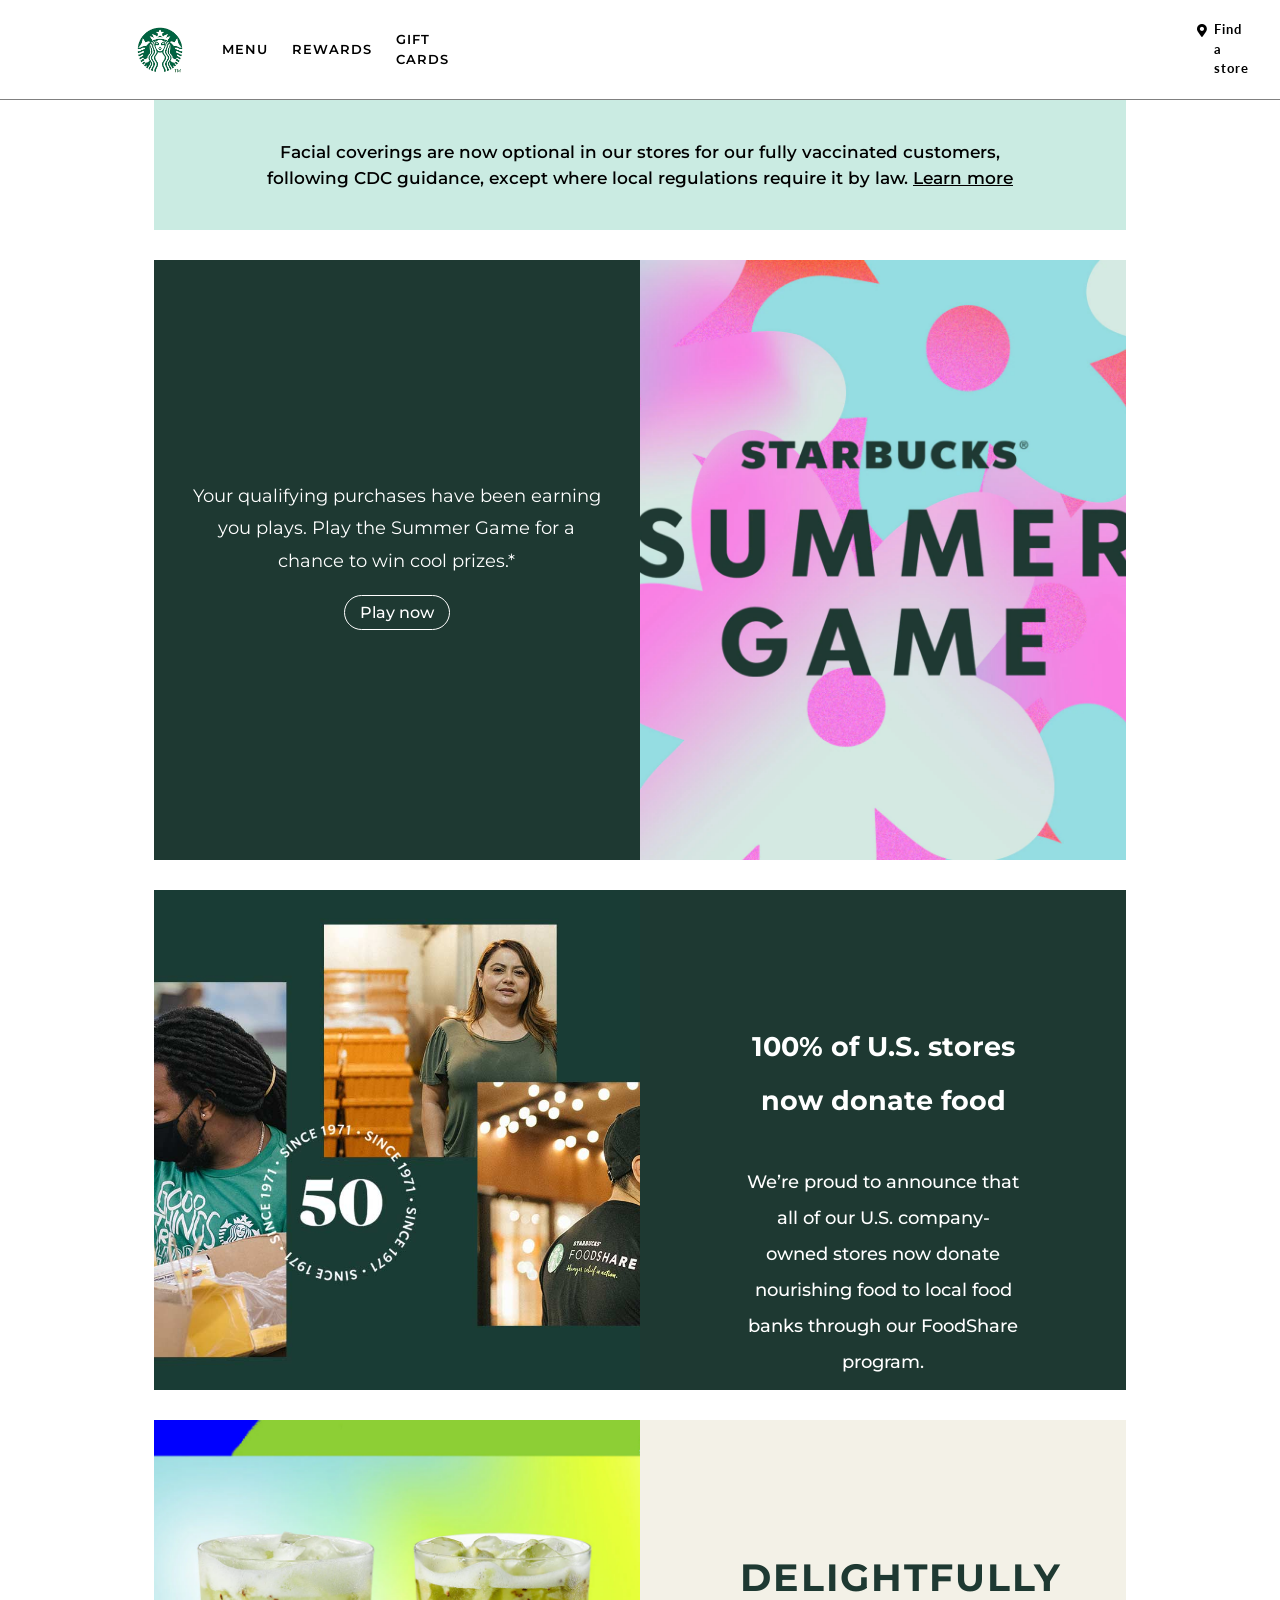
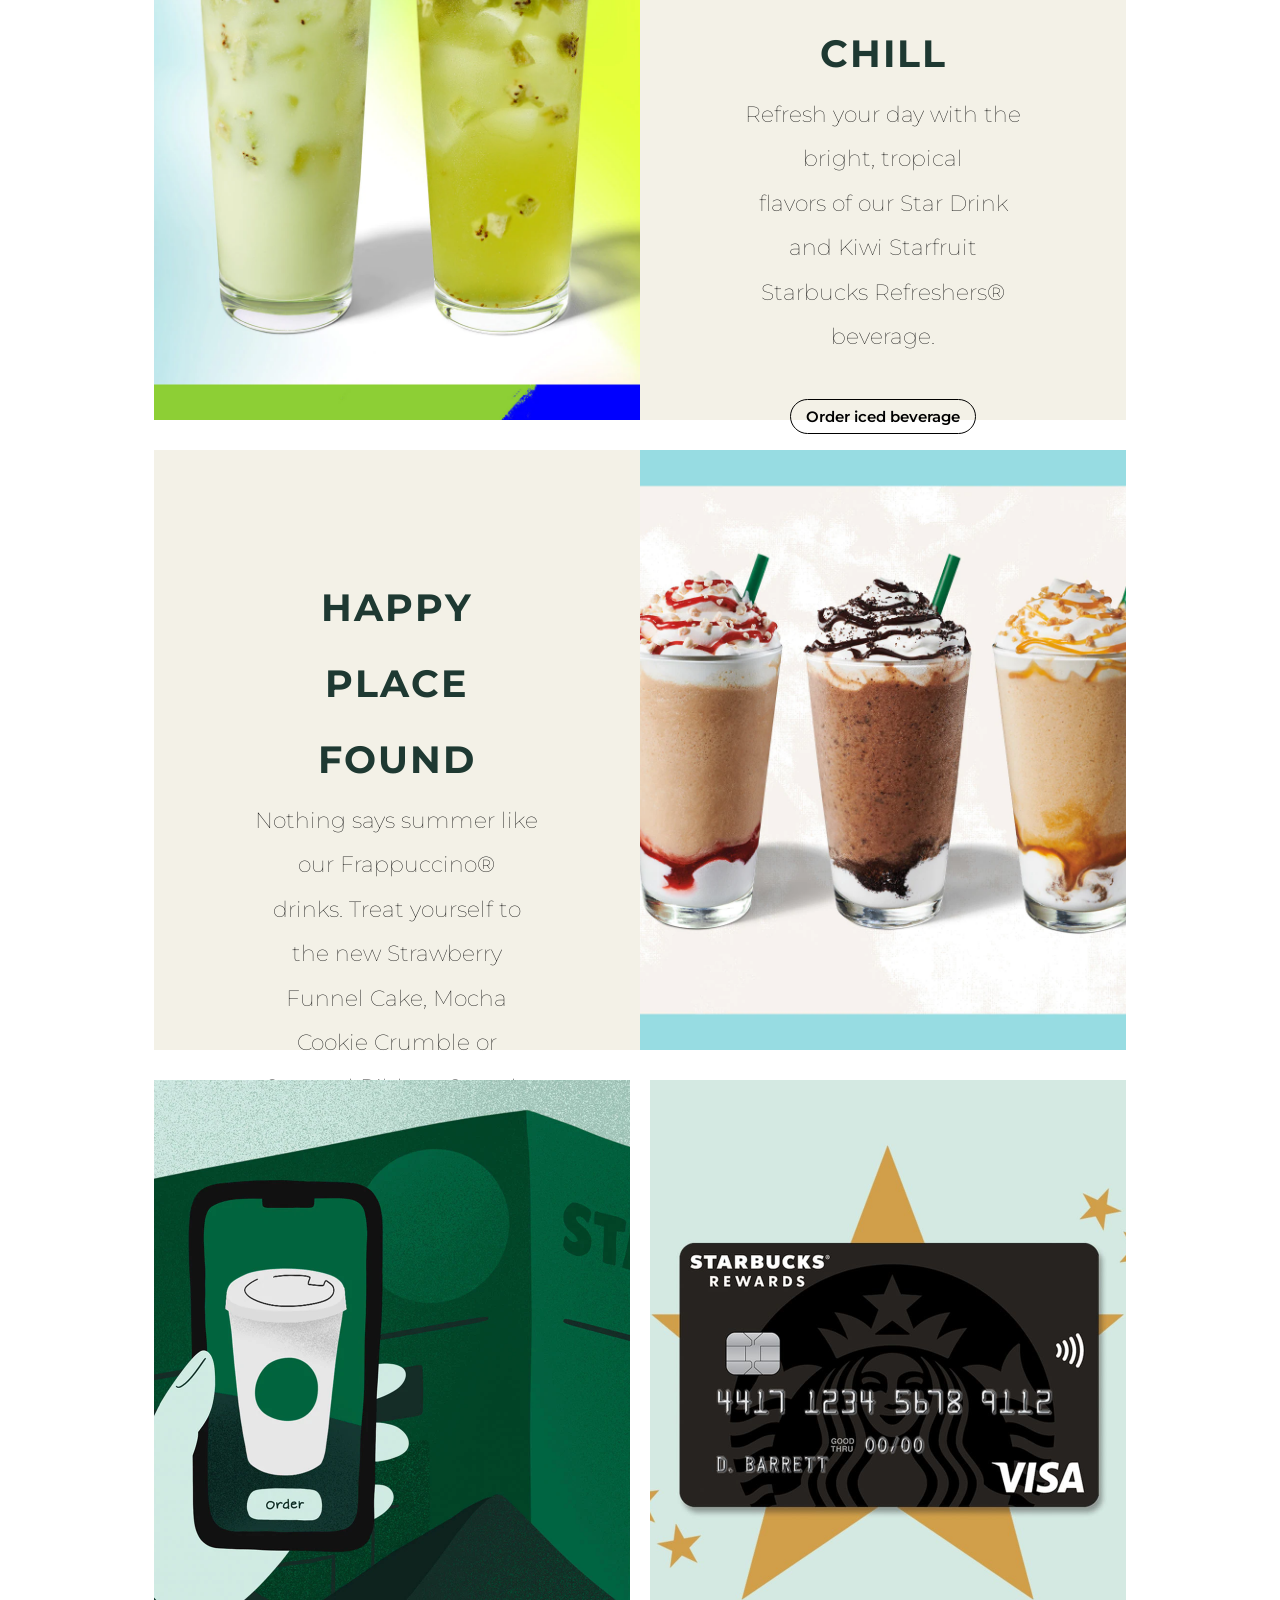
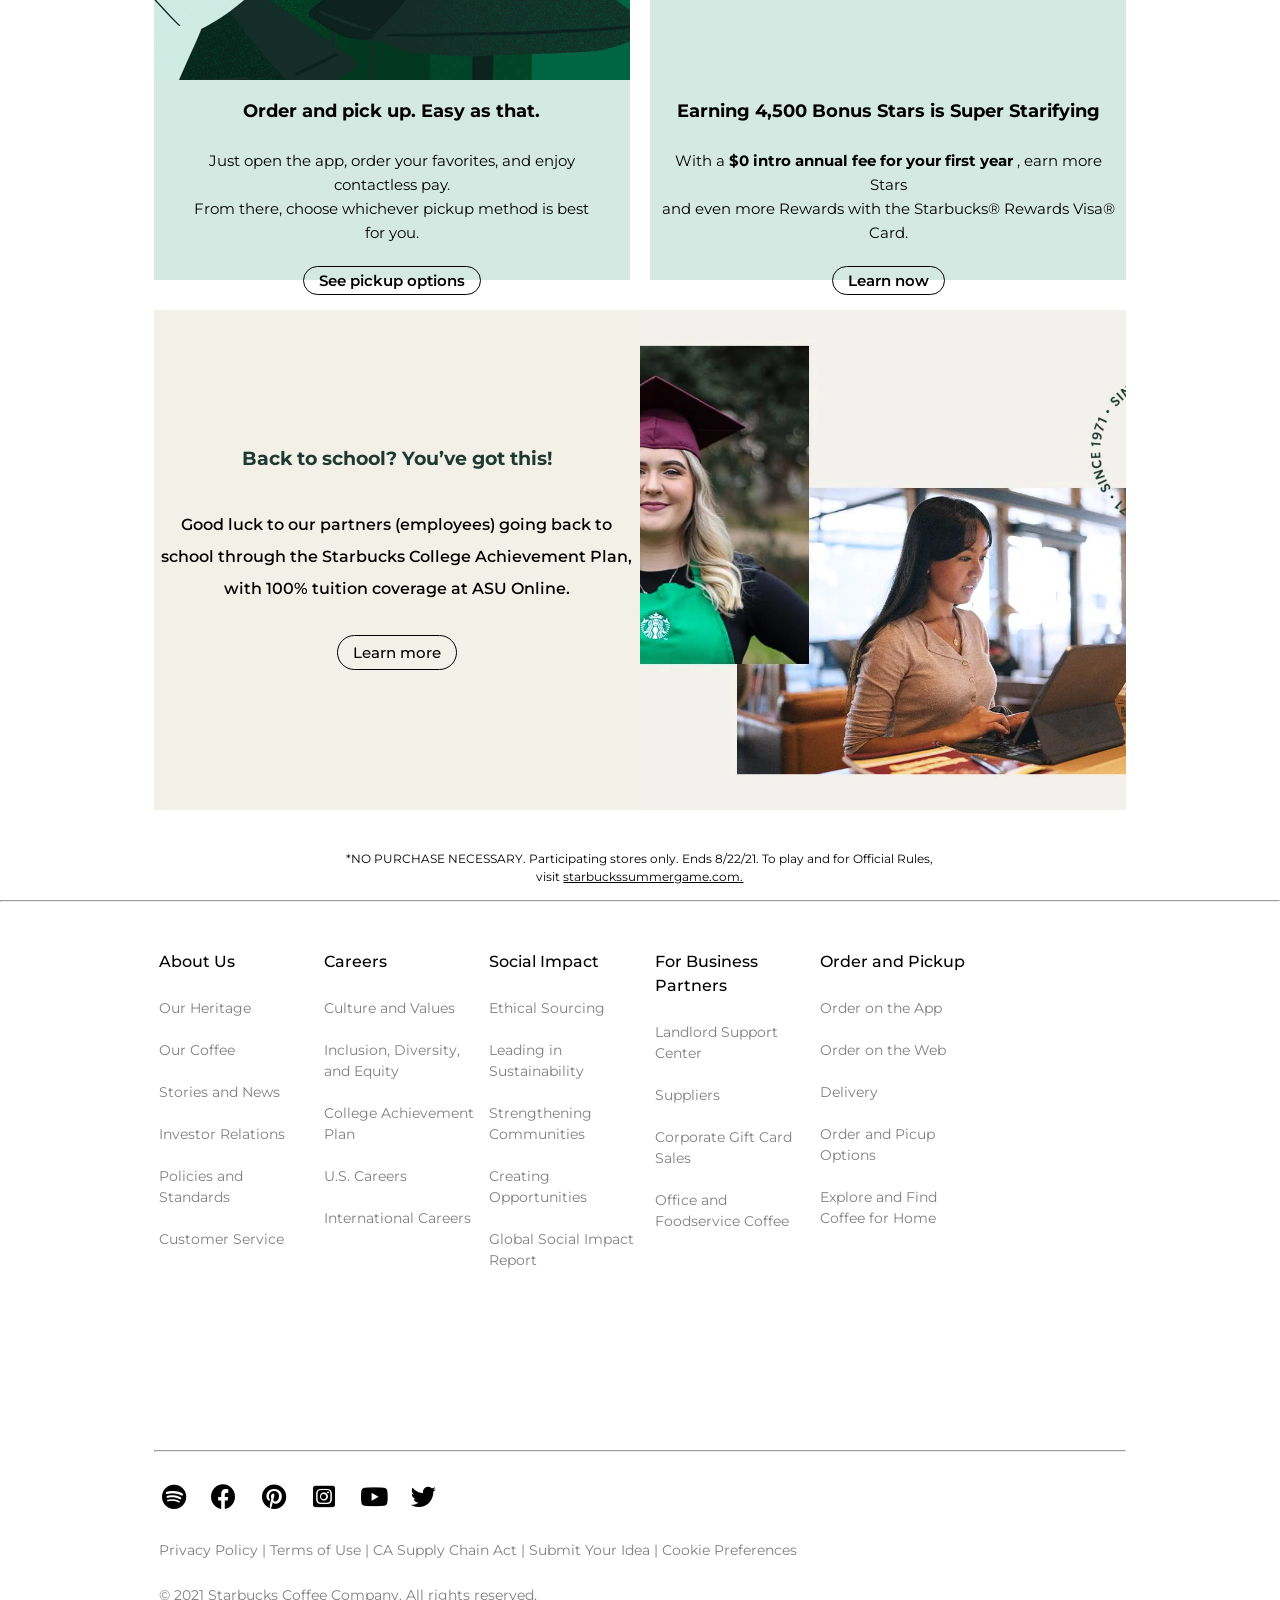
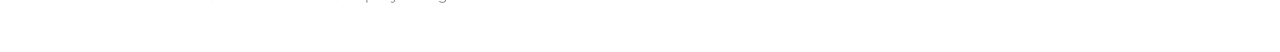
==== commit 3be39b13: "update" ====
--- a/client/index.html
+++ b/client/index.html
@@ -15,7 +15,7 @@
     <link rel="stylesheet" href="https://cdnjs.cloudflare.com/ajax/libs/font-awesome/5.15.1/css/all.min.css" />
     <link rel="stylesheet" href="css/style.css">
 
-    <title>Starbucks.com</title>
+    <title>starbucks.com</title>
 
 </head>
 
@@ -25,11 +25,11 @@
         <div class="menu_left">
             <div class="menu_logo">
                 <a href="/" class="logo">
-                    <img src="images/main/logo.png" width="65px">
+                    <img src="images/main/logo.png" width="60px">
                 </a>
             </div>
             <div class="menu_links">
-                <li class="menu_list"><a href="#menu">Menu</a></li>
+                <li class="menu_list"><a href="menu.html">Menu</a></li>
                 <li class="menu_list"><a href="#rewards">Rewards</a></li>
                 <li class="menu_list"><a href="#gift_cards">Gift Cards</a></li>
             </div>
--- a/client/css/style.css
+++ b/client/css/style.css
@@ -12,13 +12,11 @@
         *::after,
         *::before {
             box-sizing: border-box;
-            /* margin: 0 30px; */
         }
         
         body {
             font-family: 'Montserrat', sans-serif;
             line-height: 1.5;
-            min-width: 350px;
             height: auto;
             position: relative;
             justify-content: center;
@@ -75,9 +73,9 @@
             list-style-type: none;
             margin: 0 12px;
             text-transform: uppercase;
-            font-size: 15px;
+            font-size: 13px;
             font-weight: 600;
-            letter-spacing: 2px;
+            letter-spacing: 1px;
         }
         
         .menu_right {
@@ -86,14 +84,14 @@
             align-items: center;
             text-decoration: none;
             font-weight: bold;
-            font-size: 10px;
             font-family: 'Lato', sans-serif;
         }
         
         .store {
-            font-size: 15px;
+            font-size: 13px;
             margin: 0 30px;
             display: flex;
+            letter-spacing: 1px;
         }
         
         .store>i {
@@ -102,20 +100,22 @@
         
         .sign {
             margin: 0 15px;
-            font-size: 15px;
+            font-size: 13px;
             border: 1px solid black;
             padding: 4px 15px;
             border-radius: 20px;
             align-content: center;
+            letter-spacing: 0.5px;
         }
         
         .join {
-            font-size: 15px;
+            font-size: 13px;
             border: 1px solid black;
             padding: 4px 15px;
             border-radius: 20px;
             align-content: center;
             background: black;
+            letter-spacing: 0.5px;
         }
         
         .join a {
@@ -210,6 +210,7 @@
             background: rgb(38, 71, 63);
         }
         /* end post 2 */
+        /* start post 3 */
         
         #pic3 img {
             width: 100%;
@@ -242,6 +243,8 @@
         #pic3_content a:hover {
             background: #e3e1d5;
         }
+        /* end post 3 */
+        /* start post 4 */
         
         #pic4 img {
             width: 100%;
@@ -274,6 +277,8 @@
         #pic4_content a:hover {
             background: #e3e1d5;
         }
+        /* end post 4 */
+        /* start post 5 */
         
         #pic5 img {
             width: 100%;
@@ -330,6 +335,8 @@
         #link6:hover {
             background: #c8dbd5;
         }
+        /* end post 5 */
+        /* start post 6 */
         
         #pic7 img {
             width: 100%;
@@ -360,6 +367,8 @@
         #pic7_content a:hover {
             background: #e3e1d5;
         }
+        /* end post 6 */
+        /* start underpost 6 */
         
         .under_content {
             margin-top: 40px;
@@ -367,10 +376,13 @@
             vertical-align: middle;
             font-size: 12px;
         }
+        /*  */
         
         .under_content span {
             text-decoration: underline;
         }
+        /* end underpost 6 */
+        /* end body */
         
         #footer h4 {
             font-size: 16px;
